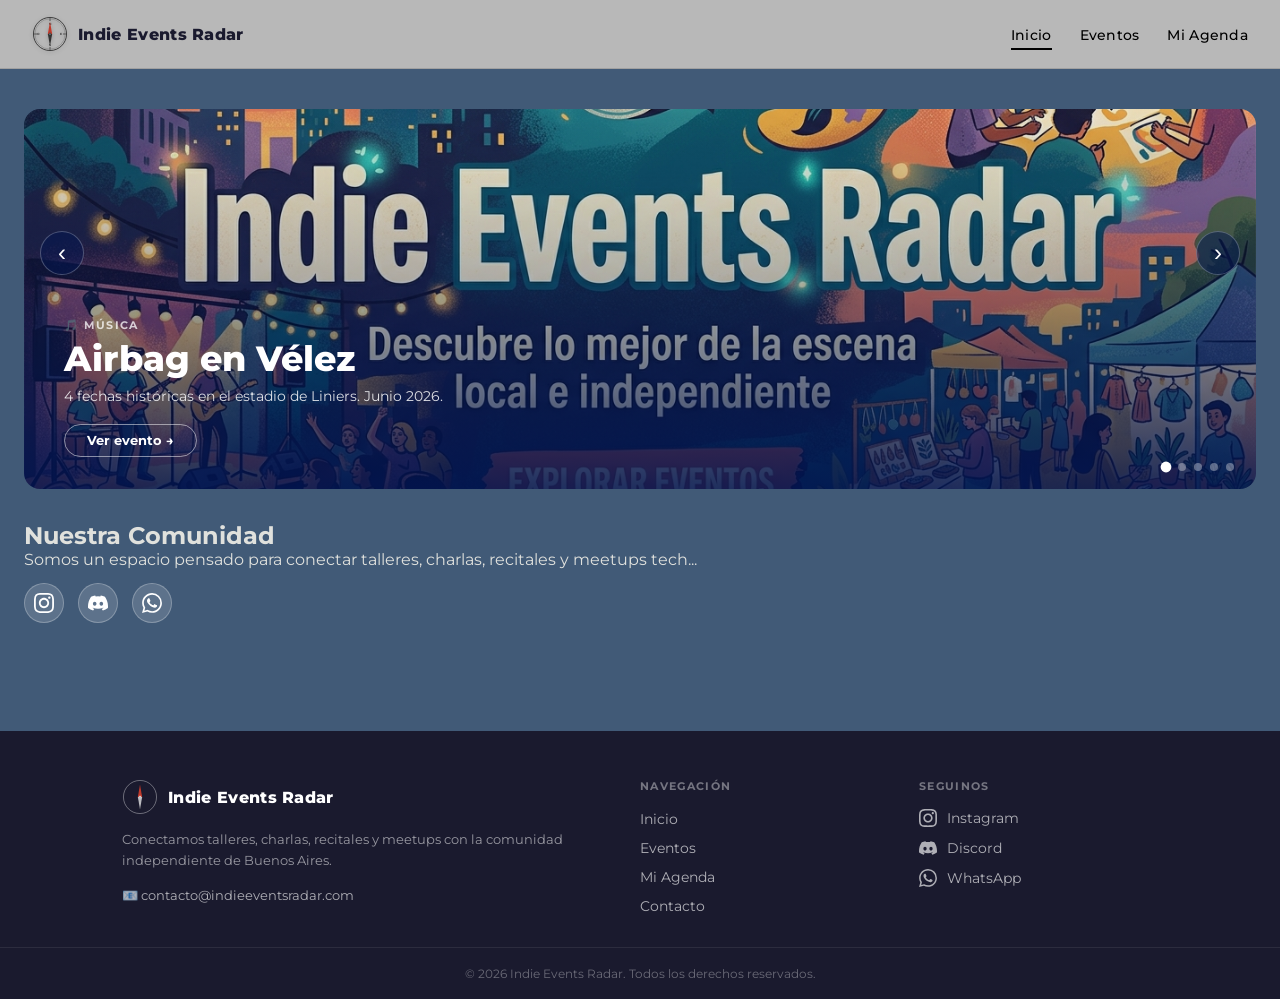
==== index.html @ 28a85437 "feat: update structure, styles, and logic for the index page" ====
<!DOCTYPE html>
<html lang="es">

<head>
    <meta charset="UTF-8">
    <meta name="viewport" content="width=device-width, initial-scale=1.0">
    <link rel="shortcut icon" href="assets/img/logo.ico" type="image/x-icon">
    <link rel="preconnect" href="https://fonts.googleapis.com">
    <link rel="preconnect" href="https://fonts.gstatic.com" crossorigin>
    <link href="https://fonts.googleapis.com/css2?family=Montserrat:ital,wght@0,100..900;1,100..900&display=swap"
        rel="stylesheet">
    <link rel="stylesheet" href="assets/css/componentes.css">
    <link rel="stylesheet" href="assets/css/styles.css">
    <link rel="stylesheet" href="assets/css/responsive.css">
    <title>Inicio | Indie Events Radar</title>
</head>

<body>
    <header>
        <div class="nav-wrapper">
            <svg class="nav-compass" id="nav-compass" viewBox="0 0 100 100" xmlns="http://www.w3.org/2000/svg">
                <circle cx="50" cy="50" r="46" fill="none" stroke="#333" stroke-width="2.5" />
                <circle cx="50" cy="50" r="42" fill="none" stroke="#555" stroke-width="0.8" />
                <line x1="50" y1="6" x2="50" y2="14" stroke="#333" stroke-width="2" />
                <line x1="50" y1="86" x2="50" y2="94" stroke="#333" stroke-width="2" />
                <line x1="6" y1="50" x2="14" y2="50" stroke="#333" stroke-width="2" />
                <line x1="86" y1="50" x2="94" y2="50" stroke="#333" stroke-width="2" />
                <text x="50" y="24" text-anchor="middle" font-size="9" font-weight="700" fill="#333"
                    font-family="Montserrat, sans-serif">N</text>
                <text x="50" y="83" text-anchor="middle" font-size="9" font-weight="700" fill="#333"
                    font-family="Montserrat, sans-serif">S</text>
                <text x="19" y="53.5" text-anchor="middle" font-size="9" font-weight="700" fill="#333"
                    font-family="Montserrat, sans-serif">O</text>
                <text x="81" y="53.5" text-anchor="middle" font-size="9" font-weight="700" fill="#333"
                    font-family="Montserrat, sans-serif">E</text>
                <polygon points="50,16 44,50 56,50" fill="#C0392B" />
                <polygon points="50,84 44,50 56,50" fill="#333" />
                <circle cx="50" cy="50" r="3.5" fill="#333" />
                <circle cx="50" cy="50" r="1.5" fill="#fff" />
            </svg>

            <span class="nav-sitename">Indie Events Radar</span>

            <nav>
                <ul>
                    <li><a href="index.html" class="active">Inicio</a></li>
                    <li><a href="assets/pages/eventos.html">Eventos</a></li>
                    <li><a href="assets/pages/agenda.html">Mi Agenda</a></li>
                </ul>
            </nav>
        </div>
    </header>

    <main>
        <section class="hero-carrusel" aria-label="Carrusel de eventos destacados">

            <div class="carrusel-track" id="carrusel-track">

                <!-- Slide 1 -->
                <a class="carrusel-slide carrusel-slide--1" href="assets/pages/eventos.html"
                    aria-label="Ver todos los eventos">
                    <img src="assets/img/slide.png" alt="Airbag en Vélez" class="carrusel-img">
                    <div class="carrusel-overlay"></div>
                    <div class="carrusel-contenido">
                        <span class="carrusel-tag">🎵 Música</span>
                        <h2>Airbag en Vélez</h2>
                        <p>4 fechas históricas en el estadio de Liniers. Junio 2026.</p>
                        <span class="carrusel-cta">Ver evento →</span>
                    </div>
                </a>

                <!-- Slide 2 -->
                <a class="carrusel-slide carrusel-slide--2" href="assets/pages/eventos.html"
                    aria-label="El Cuarteto de Nos">
                    <img src="assets/img/slide.png" alt="El Cuarteto de Nos" class="carrusel-img">
                    <div class="carrusel-overlay"></div>
                    <div class="carrusel-contenido">
                        <span class="carrusel-tag">🎵 Recital</span>
                        <h2>El Cuarteto de Nos</h2>
                        <p>La banda uruguaya en Movistar Arena. 28 de mayo, 21:00 hs.</p>
                        <span class="carrusel-cta">Ver evento →</span>
                    </div>
                </a>

                <!-- Slide 3 -->
                <a class="carrusel-slide carrusel-slide--3" href="assets/pages/eventos.html"
                    aria-label="Ópera Dementia">
                    <img src="assets/img/slide.png" alt="Dementia - Estreno Mundial" class="carrusel-img">
                    <div class="carrusel-overlay"></div>
                    <div class="carrusel-contenido">
                        <span class="carrusel-tag">🎻 Ópera</span>
                        <h2>Dementia — Estreno Mundial</h2>
                        <p>Teatro Colón presenta una ópera comisionada especialmente. Mayo 31.</p>
                        <span class="carrusel-cta">Ver evento →</span>
                    </div>
                </a>

                <!-- Slide 4 -->
                <a class="carrusel-slide carrusel-slide--4" href="assets/pages/eventos.html"
                    aria-label="Expo Veterinarias">
                    <img src="assets/img/slide.png" alt="Expo Veterinarias" class="carrusel-img">
                    <div class="carrusel-overlay"></div>
                    <div class="carrusel-contenido">
                        <span class="carrusel-tag">🏢 Expo</span>
                        <h2>Expo Veterinarias</h2>
                        <p>El evento más importante del rubro veterinario llega a La Rural. 30 y 31 de mayo.</p>
                        <span class="carrusel-cta">Ver evento →</span>
                    </div>
                </a>

                <!-- Slide 5 -->
                <a class="carrusel-slide carrusel-slide--5" href="assets/pages/contacto.html"
                    aria-label="Publicá tu evento">
                    <img src="assets/img/slide.png" alt="Publicá tu evento indie" class="carrusel-img">
                    <div class="carrusel-overlay"></div>
                    <div class="carrusel-contenido">
                        <span class="carrusel-tag">📢 Comunidad</span>
                        <h2>¿Tenés un evento indie?</h2>
                        <p>Publicá tu fecha en nuestra cartelera y llegá a toda la comunidad.</p>
                        <span class="carrusel-cta">Contactanos →</span>
                    </div>
                </a>

            </div>

            <button class="carrusel-btn carrusel-btn--prev" id="carrusel-prev"
                aria-label="Slide anterior">&#8249;</button>
            <button class="carrusel-btn carrusel-btn--next" id="carrusel-next"
                aria-label="Slide siguiente">&#8250;</button>

            <div class="carrusel-dots" id="carrusel-dots" role="tablist" aria-label="Indicadores del carrusel">
                <button class="carrusel-dot activo" role="tab" aria-selected="true" aria-label="Slide 1"></button>
                <button class="carrusel-dot" role="tab" aria-selected="false" aria-label="Slide 2"></button>
                <button class="carrusel-dot" role="tab" aria-selected="false" aria-label="Slide 3"></button>
                <button class="carrusel-dot" role="tab" aria-selected="false" aria-label="Slide 4"></button>
                <button class="carrusel-dot" role="tab" aria-selected="false" aria-label="Slide 5"></button>
            </div>

        </section>

        <section class="presentacion-comunidad">
            <h2>Nuestra Comunidad</h2>
            <p>Somos un espacio pensado para conectar talleres, charlas, recitales y meetups tech...</p>

            <div class="comunidad-socials">

                <!-- Instagram -->
                <a href="https://instagram.com/" target="_blank" aria-label="Instagram" title="Instagram">
                    <svg viewBox="0 0 24 24" xmlns="http://www.w3.org/2000/svg">
                        <path
                            d="M12 2.163c3.204 0 3.584.012 4.85.07 3.252.148 4.771 1.691 4.919 4.919.058 1.265.069 1.645.069 4.849 0 3.205-.012 3.584-.069 4.849-.149 3.225-1.664 4.771-4.919 4.919-1.266.058-1.644.07-4.85.07-3.204 0-3.584-.012-4.849-.07-3.26-.149-4.771-1.699-4.919-4.92-.058-1.265-.07-1.644-.07-4.849 0-3.204.013-3.583.07-4.849.149-3.227 1.664-4.771 4.919-4.919 1.266-.057 1.645-.069 4.849-.069zm0-2.163c-3.259 0-3.667.014-4.947.072-4.358.2-6.78 2.618-6.98 6.98-.059 1.281-.073 1.689-.073 4.948 0 3.259.014 3.668.072 4.948.2 4.358 2.618 6.78 6.98 6.98 1.281.058 1.689.072 4.948.072 3.259 0 3.668-.014 4.948-.072 4.354-.2 6.782-2.618 6.979-6.98.059-1.28.073-1.689.073-4.948 0-3.259-.014-3.667-.072-4.947-.196-4.354-2.617-6.78-6.979-6.98-1.281-.059-1.69-.073-4.949-.073zm0 5.838c-3.403 0-6.162 2.759-6.162 6.162s2.759 6.163 6.162 6.163 6.162-2.759 6.162-6.163c0-3.403-2.759-6.162-6.162-6.162zm0 10.162c-2.209 0-4-1.79-4-4 0-2.209 1.791-4 4-4s4 1.791 4 4c0 2.21-1.791 4-4 4zm6.406-11.845c-.796 0-1.441.645-1.441 1.44s.645 1.44 1.441 1.44c.795 0 1.439-.645 1.439-1.44s-.644-1.44-1.439-1.44z" />
                    </svg>
                </a>

                <!-- Discord -->
                <a href="https://discord.gg/" target="_blank" aria-label="Discord" title="Discord">
                    <svg viewBox="0 0 24 24" xmlns="http://www.w3.org/2000/svg">
                        <path
                            d="M20.317 4.37a19.791 19.791 0 0 0-4.885-1.515.074.074 0 0 0-.079.037c-.21.375-.444.864-.608 1.25a18.27 18.27 0 0 0-5.487 0 12.64 12.64 0 0 0-.617-1.25.077.077 0 0 0-.079-.037A19.736 19.736 0 0 0 3.677 4.37a.07.07 0 0 0-.032.027C.533 9.046-.32 13.58.099 18.057c.002.022.015.043.033.055a19.9 19.9 0 0 0 5.993 3.03.077.077 0 0 0 .084-.028 14.09 14.09 0 0 0 1.226-1.994.075.075 0 0 0-.041-.104 13.12 13.12 0 0 1-1.872-.892.077.077 0 0 1-.008-.128 10.2 10.2 0 0 0 .372-.292.074.074 0 0 1 .077-.01c3.928 1.793 8.18 1.793 12.062 0a.074.074 0 0 1 .078.01c.12.098.246.198.373.292a.077.077 0 0 1-.006.127 12.299 12.299 0 0 1-1.873.892.077.077 0 0 0-.041.107c.36.698.772 1.362 1.225 1.993a.076.076 0 0 0 .084.028 19.839 19.839 0 0 0 6.002-3.03.077.077 0 0 0 .032-.054c.5-5.177-.838-9.674-3.549-13.66a.061.061 0 0 0-.031-.03zM8.02 15.33c-1.183 0-2.157-1.085-2.157-2.419 0-1.333.956-2.419 2.157-2.419 1.21 0 2.176 1.096 2.157 2.42 0 1.333-.956 2.418-2.157 2.418zm7.975 0c-1.183 0-2.157-1.085-2.157-2.419 0-1.333.955-2.419 2.157-2.419 1.21 0 2.176 1.096 2.157 2.42 0 1.333-.946 2.418-2.157 2.418z" />
                    </svg>
                </a>

                <!-- WhatsApp -->
                <a href="https://wa.me/tunumerodecelular" target="_blank" aria-label="WhatsApp" title="WhatsApp">
                    <svg viewBox="0 0 24 24" xmlns="http://www.w3.org/2000/svg">
                        <path
                            d="M17.472 14.382c-.297-.149-1.758-.867-2.03-.967-.273-.099-.471-.148-.67.15-.197.297-.767.966-.94 1.164-.173.199-.347.223-.644.075-.297-.15-1.255-.463-2.39-1.475-.883-.788-1.48-1.761-1.653-2.059-.173-.297-.018-.458.13-.606.134-.133.298-.347.446-.52.149-.174.198-.298.298-.497.099-.198.05-.371-.025-.52-.075-.149-.669-1.612-.916-2.207-.242-.579-.487-.5-.669-.51a12.8 12.8 0 0 0-.57-.01c-.198 0-.52.074-.792.372-.272.297-1.04 1.016-1.04 2.479 0 1.462 1.065 2.875 1.213 3.074.149.198 2.096 3.2 5.077 4.487.709.306 1.262.489 1.694.625.712.227 1.36.195 1.871.118.571-.085 1.758-.719 2.006-1.413.248-.694.248-1.289.173-1.413-.074-.124-.272-.198-.57-.347m-5.421 7.403h-.004a9.87 9.87 0 0 1-5.031-1.378l-.361-.214-3.741.982.998-3.648-.235-.374a9.86 9.86 0 0 1-1.51-5.26c.001-5.45 4.436-9.884 9.888-9.884 2.64 0 5.122 1.03 6.988 2.898a9.825 9.825 0 0 1 2.893 6.994c-.003 5.45-4.437 9.884-9.885 9.884m8.413-18.297A11.815 11.815 0 0 0 12.05 0C5.495 0 .16 5.335.157 11.892c0 2.096.547 4.142 1.588 5.945L.057 24l6.305-1.654a11.882 11.882 0 0 0 5.683 1.448h.005c6.554 0 11.89-5.335 11.893-11.893a11.821 11.821 0 0 0-3.48-8.413z" />
                    </svg>
                </a>

            </div>
        </section>
    </main>

    <footer class="footer-principal">
        <div class="footer-inner">

            <!-- Columna 1: Logo + descripción -->
            <div class="footer-col footer-col--brand">
                <div class="footer-brand">
                    <svg class="footer-compass" viewBox="0 0 100 100" xmlns="http://www.w3.org/2000/svg">
                        <circle cx="50" cy="50" r="46" fill="none" stroke="rgba(255,255,255,0.4)" stroke-width="2.5" />
                        <polygon points="50,16 44,50 56,50" fill="#C0392B" />
                        <polygon points="50,84 44,50 56,50" fill="rgba(255,255,255,0.7)" />
                        <circle cx="50" cy="50" r="3.5" fill="rgba(255,255,255,0.9)" />
                        <circle cx="50" cy="50" r="1.5" fill="#1a1a2e" />
                    </svg>
                    <span class="footer-sitename">Indie Events Radar</span>
                </div>
                <p class="footer-desc">Conectamos talleres, charlas, recitales y meetups con la comunidad independiente
                    de Buenos Aires.</p>
                <a href="mailto:contacto@indieeventsradar.com" class="footer-mail">
                    📧 contacto@indieeventsradar.com
                </a>
            </div>

            <!-- Columna 2: Links rápidos -->
            <div class="footer-col">
                <h4 class="footer-heading">Navegación</h4>
                <ul class="footer-links">
                    <li><a href="index.html">Inicio</a></li>
                    <li><a href="assets/pages/eventos.html">Eventos</a></li>
                    <li><a href="assets/pages/agenda.html">Mi Agenda</a></li>
                    <li><a href="assets/pages/contacto.html">Contacto</a></li>
                </ul>
            </div>

            <!-- Columna 3: Redes sociales -->
            <div class="footer-col">
                <h4 class="footer-heading">Seguinos</h4>
                <div class="footer-socials">

                    <!-- Instagram -->
                    <a href="https://instagram.com/" target="_blank" aria-label="Instagram" title="Instagram">
                        <svg viewBox="0 0 24 24" xmlns="http://www.w3.org/2000/svg">
                            <path
                                d="M12 2.163c3.204 0 3.584.012 4.85.07 3.252.148 4.771 1.691 4.919 4.919.058 1.265.069 1.645.069 4.849 0 3.205-.012 3.584-.069 4.849-.149 3.225-1.664 4.771-4.919 4.919-1.266.058-1.644.07-4.85.07-3.204 0-3.584-.012-4.849-.07-3.26-.149-4.771-1.699-4.919-4.92-.058-1.265-.07-1.644-.07-4.849 0-3.204.013-3.583.07-4.849.149-3.227 1.664-4.771 4.919-4.919 1.266-.057 1.645-.069 4.849-.069zm0-2.163c-3.259 0-3.667.014-4.947.072-4.358.2-6.78 2.618-6.98 6.98-.059 1.281-.073 1.689-.073 4.948 0 3.259.014 3.668.072 4.948.2 4.358 2.618 6.78 6.98 6.98 1.281.058 1.689.072 4.948.072 3.259 0 3.668-.014 4.948-.072 4.354-.2 6.782-2.618 6.979-6.98.059-1.28.073-1.689.073-4.948 0-3.259-.014-3.667-.072-4.947-.196-4.354-2.617-6.78-6.979-6.98-1.281-.059-1.69-.073-4.949-.073zm0 5.838c-3.403 0-6.162 2.759-6.162 6.162s2.759 6.163 6.162 6.163 6.162-2.759 6.162-6.163c0-3.403-2.759-6.162-6.162-6.162zm0 10.162c-2.209 0-4-1.79-4-4 0-2.209 1.791-4 4-4s4 1.791 4 4c0 2.21-1.791 4-4 4zm6.406-11.845c-.796 0-1.441.645-1.441 1.44s.645 1.44 1.441 1.44c.795 0 1.439-.645 1.439-1.44s-.644-1.44-1.439-1.44z" />
                        </svg>
                        Instagram
                    </a>

                    <!-- Discord -->
                    <a href="https://discord.gg/" target="_blank" aria-label="Discord" title="Discord">
                        <svg viewBox="0 0 24 24" xmlns="http://www.w3.org/2000/svg">
                            <path
                                d="M20.317 4.37a19.791 19.791 0 0 0-4.885-1.515.074.074 0 0 0-.079.037c-.21.375-.444.864-.608 1.25a18.27 18.27 0 0 0-5.487 0 12.64 12.64 0 0 0-.617-1.25.077.077 0 0 0-.079-.037A19.736 19.736 0 0 0 3.677 4.37a.07.07 0 0 0-.032.027C.533 9.046-.32 13.58.099 18.057c.002.022.015.043.033.055a19.9 19.9 0 0 0 5.993 3.03.077.077 0 0 0 .084-.028 14.09 14.09 0 0 0 1.226-1.994.075.075 0 0 0-.041-.104 13.12 13.12 0 0 1-1.872-.892.077.077 0 0 1-.008-.128 10.2 10.2 0 0 0 .372-.292.074.074 0 0 1 .077-.01c3.928 1.793 8.18 1.793 12.062 0a.074.074 0 0 1 .078.01c.12.098.246.198.373.292a.077.077 0 0 1-.006.127 12.299 12.299 0 0 1-1.873.892.077.077 0 0 0-.041.107c.36.698.772 1.362 1.225 1.993a.076.076 0 0 0 .084.028 19.839 19.839 0 0 0 6.002-3.03.077.077 0 0 0 .032-.054c.5-5.177-.838-9.674-3.549-13.66a.061.061 0 0 0-.031-.03zM8.02 15.33c-1.183 0-2.157-1.085-2.157-2.419 0-1.333.956-2.419 2.157-2.419 1.21 0 2.176 1.096 2.157 2.42 0 1.333-.956 2.418-2.157 2.418zm7.975 0c-1.183 0-2.157-1.085-2.157-2.419 0-1.333.955-2.419 2.157-2.419 1.21 0 2.176 1.096 2.157 2.42 0 1.333-.946 2.418-2.157 2.418z" />
                        </svg>
                        Discord
                    </a>

                    <!-- WhatsApp -->
                    <a href="https://wa.me/tunumerodecelular" target="_blank" aria-label="WhatsApp" title="WhatsApp">
                        <svg viewBox="0 0 24 24" xmlns="http://www.w3.org/2000/svg">
                            <path
                                d="M17.472 14.382c-.297-.149-1.758-.867-2.03-.967-.273-.099-.471-.148-.67.15-.197.297-.767.966-.94 1.164-.173.199-.347.223-.644.075-.297-.15-1.255-.463-2.39-1.475-.883-.788-1.48-1.761-1.653-2.059-.173-.297-.018-.458.13-.606.134-.133.298-.347.446-.52.149-.174.198-.298.298-.497.099-.198.05-.371-.025-.52-.075-.149-.669-1.612-.916-2.207-.242-.579-.487-.5-.669-.51a12.8 12.8 0 0 0-.57-.01c-.198 0-.52.074-.792.372-.272.297-1.04 1.016-1.04 2.479 0 1.462 1.065 2.875 1.213 3.074.149.198 2.096 3.2 5.077 4.487.709.306 1.262.489 1.694.625.712.227 1.36.195 1.871.118.571-.085 1.758-.719 2.006-1.413.248-.694.248-1.289.173-1.413-.074-.124-.272-.198-.57-.347m-5.421 7.403h-.004a9.87 9.87 0 0 1-5.031-1.378l-.361-.214-3.741.982.998-3.648-.235-.374a9.86 9.86 0 0 1-1.51-5.26c.001-5.45 4.436-9.884 9.888-9.884 2.64 0 5.122 1.03 6.988 2.898a9.825 9.825 0 0 1 2.893 6.994c-.003 5.45-4.437 9.884-9.885 9.884m8.413-18.297A11.815 11.815 0 0 0 12.05 0C5.495 0 .16 5.335.157 11.892c0 2.096.547 4.142 1.588 5.945L.057 24l6.305-1.654a11.882 11.882 0 0 0 5.683 1.448h.005c6.554 0 11.89-5.335 11.893-11.893a11.821 11.821 0 0 0-3.48-8.413z" />
                        </svg>
                        WhatsApp
                    </a>

                </div>
            </div>

        </div>

        <div class="footer-bottom">
            <p>&copy; 2026 Indie Events Radar. Todos los derechos reservados.</p>
        </div>
    </footer>

    <script src="assets/js/index.js"></script>
    <script src="assets/data/eventos.js"></script>
    <script src="assets/js/utils.js"></script>
    <script src="assets/js/data.js"></script>
</body>

</html>
---- assets/css/componentes.css ----
/* COMPONENTES — Elementos reutilizables del sitio */

/* ---------- Sección título de grilla ---------- */
.grilla-eventos-seccion > h2 {
  font-size: 1.75rem;
  font-weight: 700;
  color: #403E39;
  margin-bottom: 24px;
  letter-spacing: -0.02em;
}

/* ---------- Íconos sociales en sección comunidad ---------- */
.comunidad-socials {
  display: flex;
  gap: 14px;
  margin-top: 14px;
  align-items: center;
}

.comunidad-socials a {
  display: flex;
  align-items: center;
  justify-content: center;
  width: 40px;
  height: 40px;
  border-radius: 50%;
  background-color: rgba(255, 255, 255, 0.15);
  border: 1px solid rgba(255, 255, 255, 0.25);
  color: #ffffff;
  transition: background-color 0.2s, transform 0.2s;
}

.comunidad-socials a:hover {
  background-color: rgba(255, 255, 255, 0.28);
  transform: scale(1.12);
}

.comunidad-socials svg {
  width: 20px;
  height: 20px;
  fill: #ffffff;
}

/* ---------- Barra de filtros ---------- */
.filtros-seccion {
  background-color: rgb(27 38 75 / 42%);
  border: none;
  border-radius: 14px;
  padding: 20px 28px;
  display: flex;
  justify-content: space-between;
  align-items: flex-start;
  gap: 20px;
}

.filtro-grupo {
  display: flex;
  flex-direction: column;
  flex: 1;
}

.filtros-seccion label {
  font-size: 0.75rem;
  font-weight: 600;
  color: #7A8B99;
  margin-bottom: 6px;
}

.filtros-seccion input,
.filtros-seccion select {
  font-family: 'Montserrat', sans-serif;
  font-size: 0.875rem;
  color: #403E39;
  background-color: #FFFFFF;
  border: 1px solid #C8C2B8;
  border-radius: 8px;
  padding: 10px 14px;
  outline: none;
  width: 100%;
  transition: border-color 0.2s, box-shadow 0.2s;
}

.filtros-seccion select {
  appearance: none;
  background-image: url("data:image/svg+xml;charset=UTF-8,%3Csvg xmlns='http://www.w3.org/2000/svg' viewBox='0 0 24 24' fill='none' stroke='%23888888' stroke-width='2' stroke-linecap='round' stroke-linejoin='round'%3E%3Cpolyline points='6 9 12 15 18 9'%3E%3C/polyline%3E%3C/svg%3E");
  background-repeat: no-repeat;
  background-position: right 14px center;
  background-size: 14px;
  padding-right: 36px;
  color: #B0B3B8;
}

.filtros-seccion select:not(:invalid) { color: #403E39; }

.filtros-seccion input:focus,
.filtros-seccion select:focus {
  border-color: #7A8B99;
  box-shadow: 0 0 0 3px rgba(122, 139, 153, 0.15);
}

.filtros-seccion input::placeholder {
  color: #B0B3B8;
  font-family: sans-serif;
}

.filtros-seccion input[type="date"] { position: relative; }

.filtros-seccion input[type="date"]::-webkit-calendar-picker-indicator {
  cursor: pointer;
  opacity: 0.6;
  filter: invert(0.4);
}

/* ---------- Grilla de cards ---------- */
#contenedor-cards-eventos {
  display: grid;
  grid-template-columns: repeat(auto-fill, minmax(320px, 1fr));
  gap: 24px;
}

#contenedor-cards-eventos > p {
  grid-column: 1 / -1;
  font-size: 0.95rem;
  color: #9C9790;
  font-style: italic;
  text-align: center;
  padding: 40px 0;
}

/* ---------- Card individual ---------- */
.card-evento {
  background-color: #1B263B99;
  border-radius: 22px;
  padding: 24px;
  display: flex;
  flex-direction: column;
  gap: 16px;
  cursor: pointer;
  transition: box-shadow 0.25s, transform 0.25s;
  font-family: 'Montserrat', sans-serif;
  height: auto;
  aspect-ratio: 1 / 1;
}

.card-evento:hover {
  box-shadow: 0 8px 32px rgba(0, 0, 0, 0.35);
  transform: translateY(-4px);
}

/* --- Badges --- */
.card-header {
  display: flex;
  justify-content: space-between;
  align-items: center;
  gap: 8px;
}

.badge {
  font-family: 'Montserrat', sans-serif;
  font-size: 0.7rem;
  font-weight: 700;
  border-radius: 9999px;
  padding: 4px 12px;
  white-space: nowrap;
}

.badge-categoria    { background-color: #E0E1DD; color: #1B263B; }
.badge-proximamente { background-color: #E0E1DD; color: #1B263B; }
.badge-terminado    { background-color: #C0392B; color: #ffffff; }

/* --- Cuerpo: título + descripción --- */
.card-body {
  display: flex;
  flex-direction: column;
  gap: 8px;
  flex: 1;
  overflow: hidden;
}

.card-titulo {
  font-family: 'Montserrat', sans-serif;
  font-size: 1.25rem;
  font-weight: 700;
  color: #E0E1DD;
  line-height: 1.3;
  margin-top: 4px;
}

.card-descripcion {
  font-family: 'Montserrat', sans-serif;
  font-size: 0.875rem;
  font-weight: 400;
  color: #E0E1DD;
  line-height: 1.5;
  display: -webkit-box;
  -webkit-line-clamp: 3;
  -webkit-box-orient: vertical;
  overflow: hidden;
}

/* --- Specs: iconos + datos --- */
.card-specs { display: flex; flex-direction: column; gap: 12px; }

.card-spec-row {
  display: flex;
  align-items: center;
  gap: 12px;
}

.card-spec-row svg { flex-shrink: 0; opacity: 0.7; }

.card-spec-row span {
  font-family: 'Montserrat', sans-serif;
  font-size: 0.8rem;
  color: #E0E1DD;
  opacity: 0.85;
}

/* --- Footer de card: precio + botón --- */
.card-footer {
  border-top: 1px solid rgba(255, 255, 255, 0.2);
  padding-top: 16px;
  margin-top: 4px;
  display: flex;
  justify-content: space-between;
  align-items: center;
}

.card-precio {
  font-family: 'Montserrat', sans-serif;
  font-size: 1.15rem;
  font-weight: 700;
  color: #E0E1DD;
}

.card-btn-agregar {
  font-family: 'Montserrat', sans-serif;
  font-size: 0.8rem;
  font-weight: 700;
  color: #1B263B;
  background-color: #E0E1DD;
  border: none;
  border-radius: 9999px;
  padding: 8px 20px;
  cursor: pointer;
  transition: background-color 0.2s, transform 0.15s;
}

.card-btn-agregar:hover {
  background-color: #c8c9c5;
  transform: translateY(-1px);
}

.card-btn-agregar:disabled {
  opacity: 0.7;
  cursor: default;
  transform: none;
}

/* --- Detalle expandible --- */
#contenedor-cards-eventos > div [id^="detalle-"] {
  background-color: #F3EFE7;
  border-top: 1px solid #D9D3C8;
  padding: 14px 16px;
  display: flex;
  flex-direction: column;
  gap: 8px;
}

#contenedor-cards-eventos > div [id^="detalle-"] p {
  font-size: 0.8rem;
  color: #6B6761;
  padding: 0;
}

#contenedor-cards-eventos > div [id^="detalle-"] strong { color: #403E39; font-weight: 600; }

#contenedor-cards-eventos > div [id^="detalle-"] a {
  color: #7A746C;
  text-decoration: underline;
  word-break: break-all;
  transition: color 0.2s;
}

#contenedor-cards-eventos > div [id^="detalle-"] a:hover { color: #403E39; }

/* ---------- Modal ---------- */
body.modal-abierto { overflow: hidden; }

#modal-detalle-evento.modal-oculto { display: none; }

.modal-overlay {
  position: fixed;
  inset: 0;
  background-color: rgba(64, 62, 57, 0.45);
  display: flex;
  align-items: center;
  justify-content: center;
  z-index: 1000;
  padding: 24px;
  animation: fadeIn 0.2s ease;
}

@keyframes fadeIn {
  from { opacity: 0; }
  to   { opacity: 1; }
}

.modal-contenido {
  background-color: #EDE8DF;
  border: 1px solid #D9D3C8;
  border-radius: 16px;
  width: 100%;
  max-width: 520px;
  box-shadow: 0 20px 60px rgba(64, 62, 57, 0.2);
  display: flex;
  flex-direction: column;
  gap: 20px;
  padding: 28px;
  animation: slideUp 0.25s ease;
}

@keyframes slideUp {
  from { transform: translateY(20px); opacity: 0; }
  to   { transform: translateY(0);    opacity: 1; }
}

.modal-header {
  display: flex;
  align-items: flex-start;
  justify-content: space-between;
  gap: 16px;
}

.modal-header h2 {
  font-size: 1.2rem;
  font-weight: 700;
  color: #403E39;
  line-height: 1.3;
  flex: 1;
}

.modal-btn-cerrar {
  font-family: 'Montserrat', sans-serif;
  background-color: #F3EFE7;
  border: 1px solid #C8C2B8;
  border-radius: 8px;
  color: #6B6761;
  font-size: 0.85rem;
  width: 32px;
  height: 32px;
  display: flex;
  align-items: center;
  justify-content: center;
  cursor: pointer;
  flex-shrink: 0;
  transition: background-color 0.2s, color 0.2s;
}

.modal-btn-cerrar:hover {
  background-color: #D9D3C8;
  color: #403E39;
}

.modal-descripcion {
  font-size: 0.875rem;
  color: #6B6761;
  line-height: 1.6;
  border-left: 3px solid #C8C2B8;
  padding-left: 14px;
}

.modal-grid {
  display: grid;
  grid-template-columns: 1fr 1fr;
  gap: 16px 24px;
  border-top: 1px solid #D9D3C8;
  padding-top: 20px;
}

.modal-campo span {
  display: block;
  font-size: 0.65rem;
  font-weight: 700;
  letter-spacing: 0.12em;
  text-transform: uppercase;
  color: #9C9790;
  margin-bottom: 4px;
}

.modal-campo p {
  font-size: 0.875rem;
  font-weight: 600;
  color: #403E39;
  line-height: 1.4;
}

.modal-campo p a {
  color: #7A746C;
  text-decoration: underline;
  font-weight: 500;
  word-break: break-all;
  transition: color 0.2s;
}

.modal-campo p a:hover { color: #403E39; }

.modal-botones {
  display: flex;
  gap: 12px;
  border-top: 1px solid #D9D3C8;
  padding-top: 20px;
}

.modal-btn-registrar {
  font-family: 'Montserrat', sans-serif;
  flex: 1;
  text-align: center;
  text-decoration: none;
  font-size: 0.875rem;
  font-weight: 700;
  color: #F3EFE7;
  background-color: #403E39;
  border: none;
  border-radius: 50px;
  padding: 12px 20px;
  cursor: pointer;
  transition: background-color 0.2s, transform 0.15s;
}

.modal-btn-registrar:hover {
  background-color: #2C2B27;
  transform: translateY(-1px);
}

.modal-btn-cerrar-pie {
  font-family: 'Montserrat', sans-serif;
  flex: 1;
  font-size: 0.875rem;
  font-weight: 600;
  color: #403E39;
  background-color: transparent;
  border: 1.5px solid #C8C2B8;
  border-radius: 50px;
  padding: 12px 20px;
  cursor: pointer;
  transition: background-color 0.2s, border-color 0.2s;
}

.modal-btn-cerrar-pie:hover {
  background-color: #D9D3C8;
  border-color: #A09A90;
}
---- assets/css/styles.css ----
/* STYLES — Estilos generales y base del sitio */

/* ---------- Reset base ---------- */
*,
*::before,
*::after {
  box-sizing: border-box;
  margin: 0;
  padding: 0;
}

/* ---------- Body ---------- */
body {
  font-family: 'Montserrat', sans-serif;
  background-color: #415A77;
  color: #E0E1DD;
  min-height: 100vh;
  display: flex;
  flex-direction: column;
}

/* ---------- Header ---------- */
body > header {
  background-color: #B8B8B8;
  border-bottom: 1px solid #A0A0A0;
  padding: 16px 32px;
  display: flex;
  align-items: center;
  justify-content: space-between;
}

/* ---------- Nav ---------- */
.nav-wrapper {
  display: flex;
  align-items: center;
  width: 100%;
  justify-content: space-between;
}

body > header nav ul {
  list-style: none;
  display: flex;
  gap: 28px;
}

body > header nav ul li a {
  font-family: 'Montserrat', sans-serif;
  font-size: 0.875rem;
  font-weight: 500;
  text-decoration: none;
  color: #000000;
  letter-spacing: 0.02em;
  padding-bottom: 4px;
  border-bottom: 2px solid transparent;
  transition: color 0.2s, border-color 0.2s;
}

body > header nav ul li a:hover,
body > header nav ul li a.active {
  color: #000000;
  border-bottom-color: #000000;
}

/* ---------- Brújula del nav ---------- */
.nav-compass {
  width: 36px;
  height: 36px;
  margin-right: 10px;
  transition: transform 0.6s cubic-bezier(0.34, 1.56, 0.64, 1);
  filter: drop-shadow(0 1px 2px rgba(0, 0, 0, 0.2));
  flex-shrink: 0;
}

/* ---------- Nombre del sitio en el header ---------- */
.nav-sitename {
  font-family: 'Montserrat', sans-serif;
  font-size: 1rem;
  font-weight: 800;
  color: #1a1a2e;
  letter-spacing: 0.02em;
  white-space: nowrap;
  margin-right: auto;
}

/* ---------- Main ---------- */
main {
  flex: 1;
  width: 100%;
  margin: 0 auto;
  padding: 40px 24px 60px;
  display: flex;
  flex-direction: column;
  gap: 32px;
}

/* ---------- Tipografía general ---------- */
main h1,
main h2,
main p,
.grilla-eventos-seccion > h2 {
  color: #E0E1DD;
}

/* ---------- Footer principal ---------- */
.footer-principal {
  background-color: #1a1a2e;
  color: rgba(255, 255, 255, 0.75);
  font-family: 'Montserrat', sans-serif;
  margin-top: 48px;
}

.footer-inner {
  max-width: 1100px;
  margin: 0 auto;
  padding: 48px 32px 32px;
  display: grid;
  grid-template-columns: 2fr 1fr 1fr;
  gap: 40px;
}

.footer-brand {
  display: flex;
  align-items: center;
  gap: 10px;
  margin-bottom: 14px;
}

.footer-compass {
  width: 36px;
  height: 36px;
  flex-shrink: 0;
}

.footer-sitename {
  font-size: 1rem;
  font-weight: 800;
  color: #ffffff;
  letter-spacing: 0.02em;
}

.footer-desc {
  font-size: 0.82rem;
  line-height: 1.6;
  color: rgba(255, 255, 255, 0.55);
  margin: 0 0 14px;
}

.footer-mail {
  font-size: 0.82rem;
  color: rgba(255, 255, 255, 0.65);
  text-decoration: none;
  transition: color 0.2s;
}

.footer-mail:hover { color: #ffffff; }

.footer-heading {
  font-size: 0.7rem;
  font-weight: 700;
  letter-spacing: 0.12em;
  text-transform: uppercase;
  color: rgba(255, 255, 255, 0.4);
  margin: 0 0 16px;
}

.footer-links {
  list-style: none;
  padding: 0;
  margin: 0;
  display: flex;
  flex-direction: column;
  gap: 10px;
}

.footer-links a {
  font-size: 0.85rem;
  color: rgba(255, 255, 255, 0.65);
  text-decoration: none;
  transition: color 0.2s;
}

.footer-links a:hover { color: #ffffff; }

.footer-socials {
  display: flex;
  flex-direction: column;
  gap: 12px;
}

.footer-socials a {
  display: flex;
  align-items: center;
  gap: 10px;
  font-size: 0.85rem;
  color: rgba(255, 255, 255, 0.65);
  text-decoration: none;
  transition: color 0.2s;
}

.footer-socials a:hover { color: #ffffff; }

.footer-socials svg {
  width: 18px;
  height: 18px;
  fill: currentColor;
  flex-shrink: 0;
}

.footer-bottom {
  border-top: 1px solid rgba(255, 255, 255, 0.08);
  text-align: center;
  padding: 18px 32px;
}

.footer-bottom p {
  font-size: 0.78rem;
  color: rgba(255, 255, 255, 0.35);
  margin: 0;
}
---- assets/css/responsive.css ----
/* RESPONSIVE — Carrusel y media queries */

/* ---------- Carrusel ---------- */
.hero-carrusel {
    position: relative;
    width: 100%;
    height: 380px;
    overflow: hidden;
    border-radius: 16px;
}

.carrusel-track {
    display: flex;
    width: 100%;
    height: 100%;
    transition: transform 0.5s cubic-bezier(0.4, 0, 0.2, 1);
    will-change: transform;
}

.carrusel-slide {
    flex: 0 0 100%;
    min-width: 100%;
    height: 100%;
    display: flex;
    align-items: flex-end;
    text-decoration: none;
    position: relative;
    overflow: hidden;
    background-size: cover;
    background-position: center;
}

/* Colores de fondo fallback mientras carga la imagen */
.carrusel-slide--1 {
    background-color: #0D2B6E;
}

.carrusel-slide--2 {
    background-color: #0A3A8A;
}

.carrusel-slide--3 {
    background-color: #0C4FA3;
}

.carrusel-slide--4 {
    background-color: #0B3D7A;
}

.carrusel-slide--5 {
    background-color: #082560;
}

/* Imagen de fondo del slide */
.carrusel-img {
    position: absolute;
    inset: 0;
    width: 100%;
    height: 100%;
    object-fit: cover;
    object-position: center;
    z-index: 0;
}

/* Overlay degradado encima de la imagen */
.carrusel-slide::after {
    content: '';
    position: absolute;
    inset: 0;
    background: linear-gradient(to top,
            rgba(0, 20, 80, 0.88) 0%,
            rgba(0, 20, 80, 0.30) 55%,
            rgba(0, 20, 80, 0.05) 100%);
    pointer-events: none;
}

.carrusel-contenido {
    position: relative;
    z-index: 1;
    padding: 32px 40px;
    display: flex;
    flex-direction: column;
    gap: 8px;
    width: 100%;
    max-width: 700px;
}

.carrusel-tag {
    font-family: 'Montserrat', sans-serif;
    font-size: 0.7rem;
    font-weight: 700;
    letter-spacing: 0.12em;
    text-transform: uppercase;
    color: rgba(255, 255, 255, 0.75);
}

.carrusel-contenido h2 {
    font-family: 'Montserrat', sans-serif;
    font-size: 2.2rem;
    font-weight: 800;
    color: #ffffff;
    line-height: 1.1;
    margin: 0;
}

.carrusel-contenido p {
    font-family: 'Montserrat', sans-serif;
    font-size: 0.9rem;
    color: rgba(255, 255, 255, 0.85);
    line-height: 1.5;
    max-width: 500px;
    margin: 0;
}

.carrusel-cta {
    font-family: 'Montserrat', sans-serif;
    display: inline-block;
    margin-top: 8px;
    font-size: 0.8rem;
    font-weight: 700;
    color: #ffffff;
    border: 1.5px solid rgba(255, 255, 255, 0.5);
    border-radius: 50px;
    padding: 8px 22px;
    align-self: flex-start;
    transition: background-color 0.2s, border-color 0.2s;
}

.carrusel-slide:hover .carrusel-cta {
    background-color: rgba(255, 255, 255, 0.18);
    border-color: #ffffff;
}

/* Botones prev / next */
.carrusel-btn {
    position: absolute;
    top: 38%;
    transform: translateY(-50%);
    z-index: 10;
    background-color: rgba(0, 20, 80, 0.50);
    border: 1px solid rgba(255, 255, 255, 0.25);
    border-radius: 50%;
    width: 44px;
    height: 44px;
    font-size: 1.5rem;
    color: #ffffff;
    cursor: pointer;
    display: flex;
    align-items: center;
    justify-content: center;
    transition: background-color 0.2s;
    line-height: 1;
}

.carrusel-btn:hover {
    background-color: rgba(0, 20, 80, 0.85);
}

.carrusel-btn--prev {
    left: 16px;
}

.carrusel-btn--next {
    right: 16px;
}

/* Dots */
.carrusel-dots {
    position: absolute;
    bottom: 18px;
    right: 22px;
    z-index: 10;
    display: flex;
    gap: 8px;
    align-items: center;
}

.carrusel-dot {
    width: 8px;
    height: 8px;
    border-radius: 50%;
    border: none;
    background-color: rgba(255, 255, 255, 0.35);
    cursor: pointer;
    padding: 0;
    transition: background-color 0.25s, transform 0.25s;
}

.carrusel-dot.activo {
    background-color: #ffffff;
    transform: scale(1.35);
}

/* ---------- Media queries ---------- */
@media (max-width: 700px) {
    .footer-inner {
        grid-template-columns: 1fr;
        gap: 28px;
        padding: 36px 20px 24px;
    }

    .nav-sitename {
        display: none;
    }
}

@media (max-width: 600px) {
    .hero-carrusel {
        height: 260px;
    }

    .carrusel-contenido {
        padding: 20px 22px;
    }

    .carrusel-contenido h2 {
        font-size: 1.5rem;
    }

    .carrusel-contenido p {
        font-size: 0.8rem;
    }

    .carrusel-btn {
        width: 36px;
        height: 36px;
        font-size: 1.2rem;
    }
}
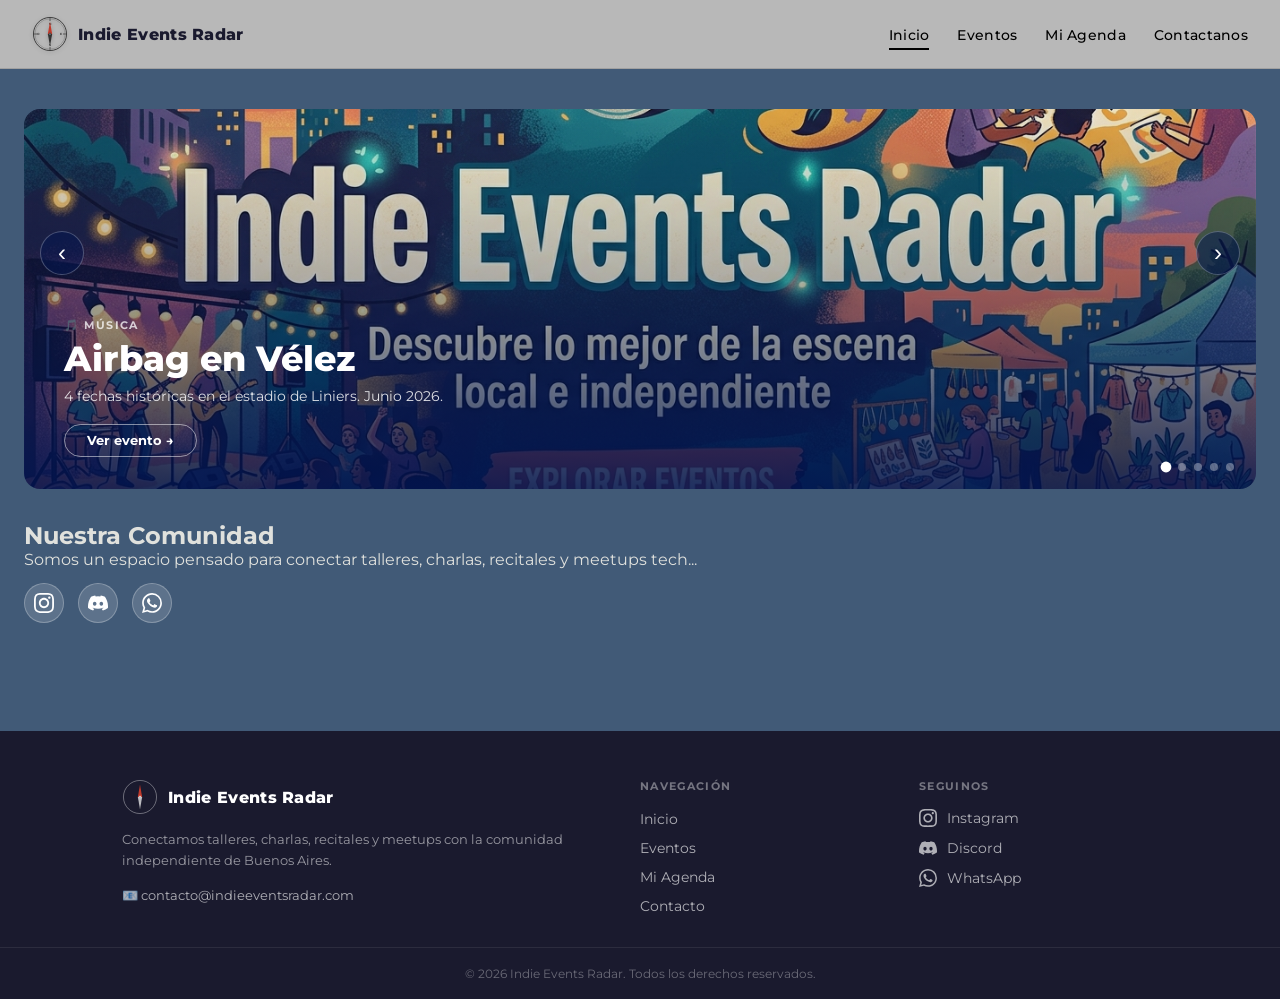
==== commit 78d96037: "feat: update project files" ====
--- a/index.html
+++ b/index.html
@@ -4,7 +4,7 @@
 <head>
     <meta charset="UTF-8">
     <meta name="viewport" content="width=device-width, initial-scale=1.0">
-    <link rel="shortcut icon" href="assets/img/logo.ico" type="image/x-icon">
+    <link rel="shortcut icon" href="assets/img/logo.png" type="image/x-icon">
     <link rel="preconnect" href="https://fonts.googleapis.com">
     <link rel="preconnect" href="https://fonts.gstatic.com" crossorigin>
     <link href="https://fonts.googleapis.com/css2?family=Montserrat:ital,wght@0,100..900;1,100..900&display=swap"
@@ -46,6 +46,7 @@
                     <li><a href="index.html" class="active">Inicio</a></li>
                     <li><a href="assets/pages/eventos.html">Eventos</a></li>
                     <li><a href="assets/pages/agenda.html">Mi Agenda</a></li>
+                    <li><a href="assets/pages/contacto.html">Contactanos</a></li>
                 </ul>
             </nav>
         </div>
--- a/assets/css/componentes.css
+++ b/assets/css/componentes.css
@@ -450,4 +450,188 @@
 .modal-btn-cerrar-pie:hover {
   background-color: #D9D3C8;
   border-color: #A09A90;
+}
+
+/* ---------- Página de contacto ---------- */
+.contacto-seccion {
+  max-width: 680px;
+  margin: 0 auto;
+  display: flex;
+  flex-direction: column;
+  gap: 32px;
+  width: 100%;
+}
+
+.contacto-intro h1 {
+  font-size: 2rem;
+  font-weight: 800;
+  color: #E0E1DD;
+  margin-bottom: 10px;
+  letter-spacing: -0.02em;
+}
+
+.contacto-intro p {
+  font-size: 0.95rem;
+  color: rgba(224, 225, 221, 0.75);
+  line-height: 1.6;
+}
+
+/* ---------- Formulario ---------- */
+.contacto-form-wrapper {
+  background-color: #1B263B99;
+  border-radius: 22px;
+  padding: 32px;
+}
+
+.form-grupo {
+  display: flex;
+  flex-direction: column;
+  gap: 6px;
+  margin-bottom: 20px;
+}
+
+.form-grupo:last-of-type {
+  margin-bottom: 0;
+}
+
+.form-fila {
+  display: grid;
+  grid-template-columns: 1fr 1fr;
+  gap: 16px;
+}
+
+.form-grupo label {
+  font-size: 0.75rem;
+  font-weight: 700;
+  letter-spacing: 0.08em;
+  text-transform: uppercase;
+  color: #7A8B99;
+}
+
+.form-requerido {
+  color: #C0392B;
+  margin-left: 2px;
+}
+
+.form-grupo input,
+.form-grupo select,
+.form-grupo textarea {
+  font-family: 'Montserrat', sans-serif;
+  font-size: 0.875rem;
+  color: #403E39;
+  background-color: #FFFFFF;
+  border: 1px solid #C8C2B8;
+  border-radius: 10px;
+  padding: 10px 14px;
+  outline: none;
+  width: 100%;
+  transition: border-color 0.2s, box-shadow 0.2s;
+}
+
+.form-grupo select {
+  appearance: none;
+  background-image: url("data:image/svg+xml;charset=UTF-8,%3Csvg xmlns='http://www.w3.org/2000/svg' viewBox='0 0 24 24' fill='none' stroke='%23888888' stroke-width='2' stroke-linecap='round' stroke-linejoin='round'%3E%3Cpolyline points='6 9 12 15 18 9'%3E%3C/polyline%3E%3C/svg%3E");
+  background-repeat: no-repeat;
+  background-position: right 14px center;
+  background-size: 14px;
+  padding-right: 36px;
+  color: #B0B3B8;
+  cursor: pointer;
+}
+
+.form-grupo select:not(:invalid),
+.form-grupo select.seleccionado {
+  color: #403E39;
+}
+
+.form-grupo textarea {
+  resize: vertical;
+  min-height: 110px;
+  line-height: 1.5;
+}
+
+.form-grupo input::placeholder,
+.form-grupo textarea::placeholder {
+  color: #B0B3B8;
+}
+
+.form-grupo input:focus,
+.form-grupo select:focus,
+.form-grupo textarea:focus {
+  border-color: #7A8B99;
+  box-shadow: 0 0 0 3px rgba(122, 139, 153, 0.2);
+}
+
+/* Campo de precio detallado (se muestra solo si es pago) */
+.form-input-oculto {
+  display: none;
+  margin-top: 8px;
+}
+
+/* Contador de caracteres */
+.form-contador {
+  font-size: 0.72rem;
+  color: rgba(224, 225, 221, 0.45);
+  text-align: right;
+  margin-top: 2px;
+}
+
+/* Mensajes de error */
+.form-error {
+  font-size: 0.78rem;
+  color: #E74C3C;
+  min-height: 16px;
+  font-weight: 600;
+}
+
+/* Mensaje de éxito */
+.form-exito {
+  background-color: rgba(39, 174, 96, 0.15);
+  border: 1px solid rgba(39, 174, 96, 0.4);
+  border-radius: 10px;
+  padding: 14px 18px;
+  font-size: 0.875rem;
+  font-weight: 600;
+  color: #2ecc71;
+  margin-bottom: 16px;
+}
+
+.form-exito-oculto {
+  display: none;
+}
+
+/* Botón de envío */
+.form-btn-enviar {
+  font-family: 'Montserrat', sans-serif;
+  font-size: 0.9rem;
+  font-weight: 700;
+  color: #1B263B;
+  background-color: #E0E1DD;
+  border: none;
+  border-radius: 9999px;
+  padding: 14px 36px;
+  cursor: pointer;
+  margin-top: 24px;
+  width: 100%;
+  transition: background-color 0.2s, transform 0.15s;
+}
+
+.form-btn-enviar:hover {
+  background-color: #c8c9c5;
+  transform: translateY(-2px);
+}
+
+/* Responsive del formulario */
+@media (max-width: 600px) {
+  .contacto-form-wrapper {
+    padding: 20px 16px;
+  }
+
+  .form-fila {
+    grid-template-columns: 1fr;
+  }
+
+  .contacto-intro h1 {
+    font-size: 1.5rem;
+  }
 }
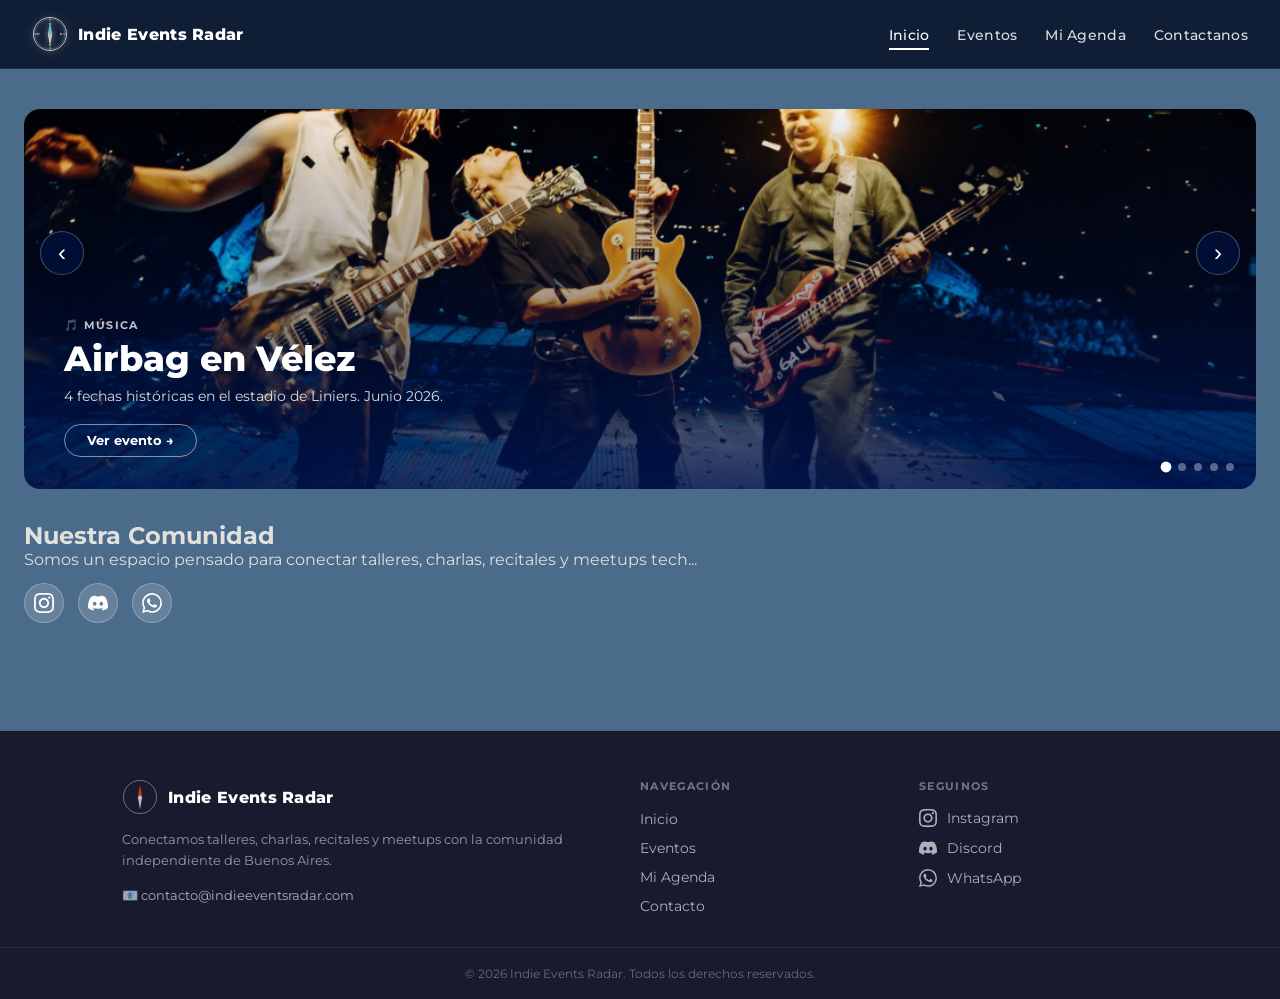
==== commit f397fa27: "style: update colors in stylesheet" ====
--- a/index.html
+++ b/index.html
@@ -60,7 +60,7 @@
                 <!-- Slide 1 -->
                 <a class="carrusel-slide carrusel-slide--1" href="assets/pages/eventos.html"
                     aria-label="Ver todos los eventos">
-                    <img src="assets/img/slide.png" alt="Airbag en Vélez" class="carrusel-img">
+                    <img src="assets/img/airbag.jpg" alt="Airbag en Vélez" class="carrusel-img">
                     <div class="carrusel-overlay"></div>
                     <div class="carrusel-contenido">
                         <span class="carrusel-tag">🎵 Música</span>
@@ -73,7 +73,7 @@
                 <!-- Slide 2 -->
                 <a class="carrusel-slide carrusel-slide--2" href="assets/pages/eventos.html"
                     aria-label="El Cuarteto de Nos">
-                    <img src="assets/img/slide.png" alt="El Cuarteto de Nos" class="carrusel-img">
+                    <img src="assets/img/cuartetoDeNos.jpg" alt="El Cuarteto de Nos" class="carrusel-img">
                     <div class="carrusel-overlay"></div>
                     <div class="carrusel-contenido">
                         <span class="carrusel-tag">🎵 Recital</span>
@@ -86,7 +86,7 @@
                 <!-- Slide 3 -->
                 <a class="carrusel-slide carrusel-slide--3" href="assets/pages/eventos.html"
                     aria-label="Ópera Dementia">
-                    <img src="assets/img/slide.png" alt="Dementia - Estreno Mundial" class="carrusel-img">
+                    <img src="assets/img/dementia.jpg" alt="Dementia - Estreno Mundial" class="carrusel-img">
                     <div class="carrusel-overlay"></div>
                     <div class="carrusel-contenido">
                         <span class="carrusel-tag">🎻 Ópera</span>
@@ -99,7 +99,7 @@
                 <!-- Slide 4 -->
                 <a class="carrusel-slide carrusel-slide--4" href="assets/pages/eventos.html"
                     aria-label="Expo Veterinarias">
-                    <img src="assets/img/slide.png" alt="Expo Veterinarias" class="carrusel-img">
+                    <img src="assets/img/veterinaria.png" alt="Expo Veterinarias" class="carrusel-img">
                     <div class="carrusel-overlay"></div>
                     <div class="carrusel-contenido">
                         <span class="carrusel-tag">🏢 Expo</span>
@@ -112,7 +112,7 @@
                 <!-- Slide 5 -->
                 <a class="carrusel-slide carrusel-slide--5" href="assets/pages/contacto.html"
                     aria-label="Publicá tu evento">
-                    <img src="assets/img/slide.png" alt="Publicá tu evento indie" class="carrusel-img">
+                    <img src="assets/img/fuegosArtificiales.jpeg" alt="Publicá tu evento indie" class="carrusel-img">
                     <div class="carrusel-overlay"></div>
                     <div class="carrusel-contenido">
                         <span class="carrusel-tag">📢 Comunidad</span>
--- a/assets/css/componentes.css
+++ b/assets/css/componentes.css
@@ -114,8 +114,9 @@
 /* ---------- Grilla de cards ---------- */
 #contenedor-cards-eventos {
   display: grid;
-  grid-template-columns: repeat(auto-fill, minmax(320px, 1fr));
+  grid-template-columns: repeat(auto-fill, 320px);
   gap: 24px;
+  justify-content: center;
 }
 
 #contenedor-cards-eventos > p {
@@ -138,8 +139,10 @@
   cursor: pointer;
   transition: box-shadow 0.25s, transform 0.25s;
   font-family: 'Montserrat', sans-serif;
-  height: auto;
-  aspect-ratio: 1 / 1;
+  width: 320px;
+  height: 420px;
+  max-width: 100%;
+  overflow: hidden;
 }
 
 .card-evento:hover {
--- a/assets/css/styles.css
+++ b/assets/css/styles.css
@@ -12,7 +12,7 @@
 /* ---------- Body ---------- */
 body {
   font-family: 'Montserrat', sans-serif;
-  background-color: #415A77;
+  background-color: #4A6B8A;
   color: #E0E1DD;
   min-height: 100vh;
   display: flex;
@@ -21,8 +21,8 @@
 
 /* ---------- Header ---------- */
 body > header {
-  background-color: #B8B8B8;
-  border-bottom: 1px solid #A0A0A0;
+  background-color: #0F1E35;
+  border-bottom: 1px solid #1A2E4A;
   padding: 16px 32px;
   display: flex;
   align-items: center;
@@ -48,7 +48,7 @@
   font-size: 0.875rem;
   font-weight: 500;
   text-decoration: none;
-  color: #000000;
+  color: rgba(255, 255, 255, 0.85);
   letter-spacing: 0.02em;
   padding-bottom: 4px;
   border-bottom: 2px solid transparent;
@@ -57,8 +57,8 @@
 
 body > header nav ul li a:hover,
 body > header nav ul li a.active {
-  color: #000000;
-  border-bottom-color: #000000;
+  color: #ffffff;
+  border-bottom-color: #ffffff;
 }
 
 /* ---------- Brújula del nav ---------- */
@@ -67,7 +67,7 @@
   height: 36px;
   margin-right: 10px;
   transition: transform 0.6s cubic-bezier(0.34, 1.56, 0.64, 1);
-  filter: drop-shadow(0 1px 2px rgba(0, 0, 0, 0.2));
+  filter: drop-shadow(0 1px 3px rgba(0, 0, 0, 0.5)) invert(0.85) sepia(0.1) brightness(1.1);
   flex-shrink: 0;
 }
 
@@ -76,7 +76,7 @@
   font-family: 'Montserrat', sans-serif;
   font-size: 1rem;
   font-weight: 800;
-  color: #1a1a2e;
+  color: #ffffff;
   letter-spacing: 0.02em;
   white-space: nowrap;
   margin-right: auto;
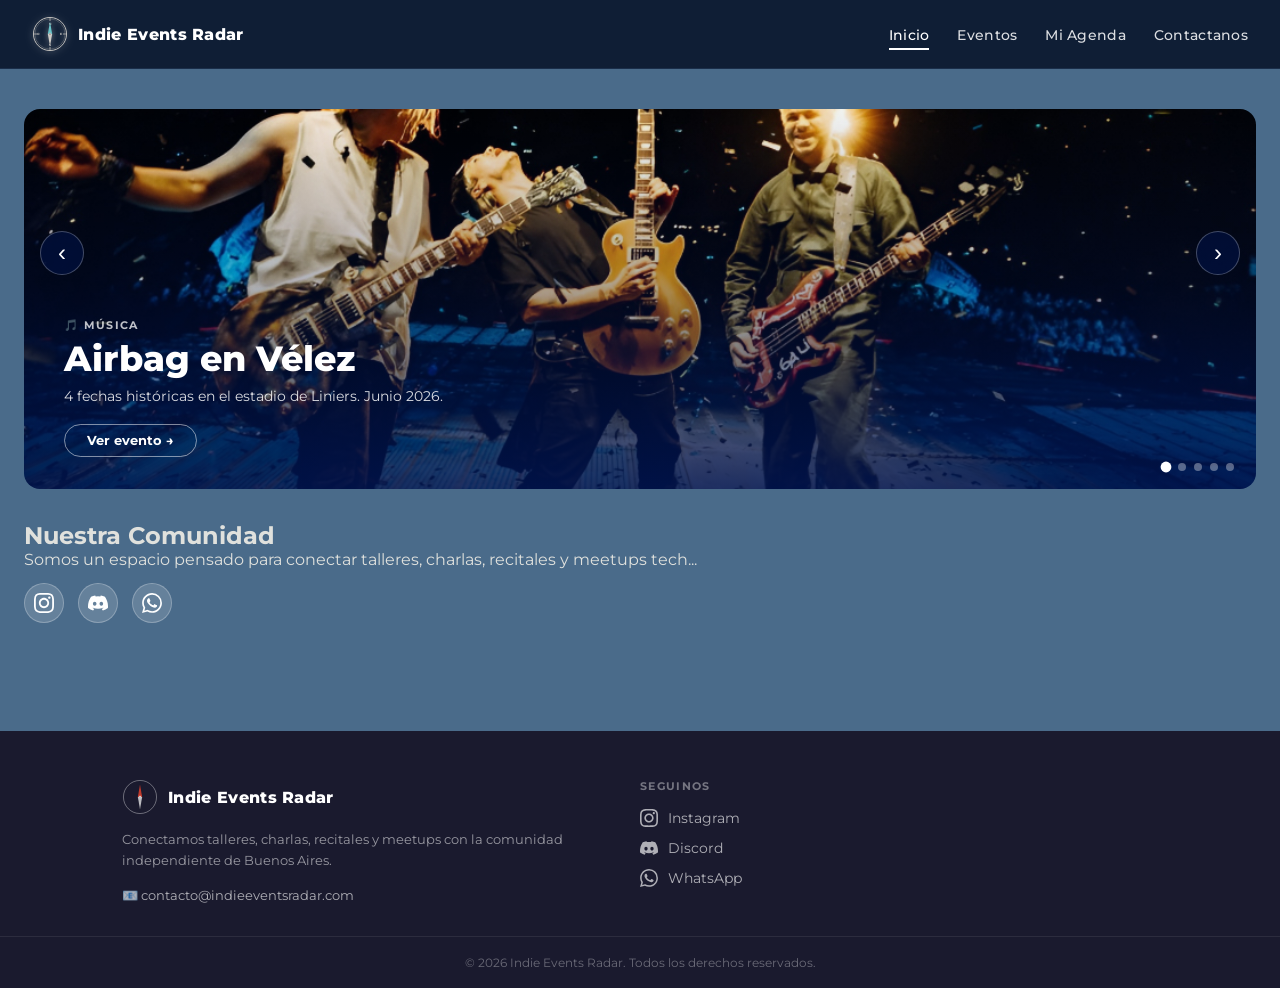
==== commit 20afc149: "refactor: remove footer navigation column and restore seguinos section" ====
--- a/index.html
+++ b/index.html
@@ -195,17 +195,6 @@
                 </a>
             </div>
 
-            <!-- Columna 2: Links rápidos -->
-            <div class="footer-col">
-                <h4 class="footer-heading">Navegación</h4>
-                <ul class="footer-links">
-                    <li><a href="index.html">Inicio</a></li>
-                    <li><a href="assets/pages/eventos.html">Eventos</a></li>
-                    <li><a href="assets/pages/agenda.html">Mi Agenda</a></li>
-                    <li><a href="assets/pages/contacto.html">Contacto</a></li>
-                </ul>
-            </div>
-
             <!-- Columna 3: Redes sociales -->
             <div class="footer-col">
                 <h4 class="footer-heading">Seguinos</h4>
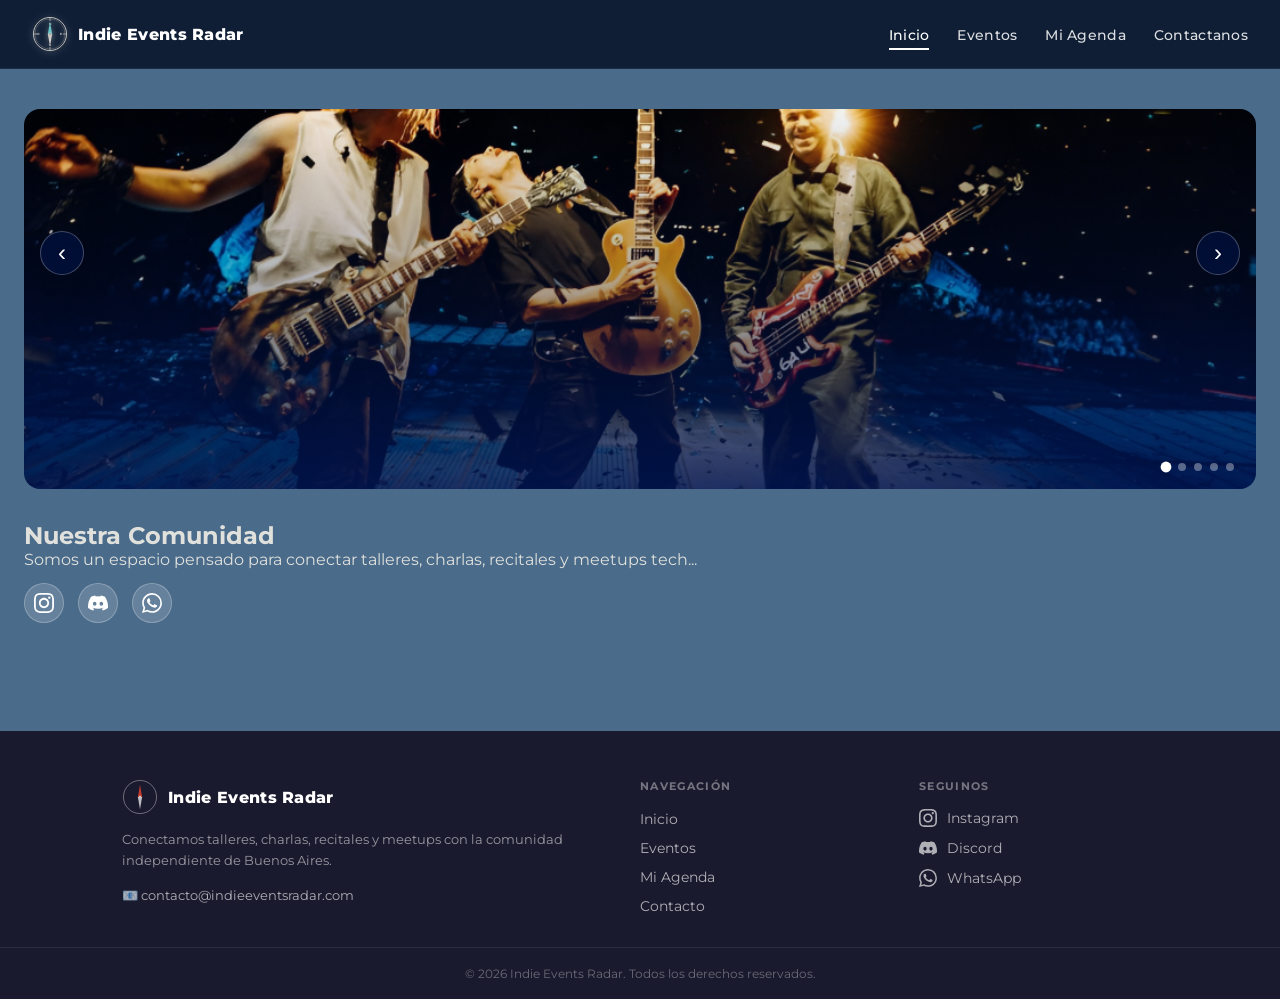
==== commit a4186393: "feat: add event listing page structure and data implementation for indie events platform" ====
--- a/index.html
+++ b/index.html
@@ -1,4 +1,4 @@
-<!DOCTYPE html>
+﻿<!DOCTYPE html>
 <html lang="es">
 
 <head>
@@ -61,7 +61,7 @@
                 <a class="carrusel-slide carrusel-slide--1" href="assets/pages/eventos.html"
                     aria-label="Ver todos los eventos">
                     <img src="assets/img/airbag.jpg" alt="Airbag en Vélez" class="carrusel-img">
-                    <div class="carrusel-overlay"></div>
+                    <div class="carrusel-overla📧></div>
                     <div class="carrusel-contenido">
                         <span class="carrusel-tag">🎵 Música</span>
                         <h2>Airbag en Vélez</h2>
@@ -74,7 +74,7 @@
                 <a class="carrusel-slide carrusel-slide--2" href="assets/pages/eventos.html"
                     aria-label="El Cuarteto de Nos">
                     <img src="assets/img/cuartetoDeNos.jpg" alt="El Cuarteto de Nos" class="carrusel-img">
-                    <div class="carrusel-overlay"></div>
+                    <div class="carrusel-overla📧></div>
                     <div class="carrusel-contenido">
                         <span class="carrusel-tag">🎵 Recital</span>
                         <h2>El Cuarteto de Nos</h2>
@@ -87,7 +87,7 @@
                 <a class="carrusel-slide carrusel-slide--3" href="assets/pages/eventos.html"
                     aria-label="Ópera Dementia">
                     <img src="assets/img/dementia.jpg" alt="Dementia - Estreno Mundial" class="carrusel-img">
-                    <div class="carrusel-overlay"></div>
+                    <div class="carrusel-overla📧></div>
                     <div class="carrusel-contenido">
                         <span class="carrusel-tag">🎻 Ópera</span>
                         <h2>Dementia — Estreno Mundial</h2>
@@ -100,7 +100,7 @@
                 <a class="carrusel-slide carrusel-slide--4" href="assets/pages/eventos.html"
                     aria-label="Expo Veterinarias">
                     <img src="assets/img/veterinaria.png" alt="Expo Veterinarias" class="carrusel-img">
-                    <div class="carrusel-overlay"></div>
+                    <div class="carrusel-overla📧></div>
                     <div class="carrusel-contenido">
                         <span class="carrusel-tag">🏢 Expo</span>
                         <h2>Expo Veterinarias</h2>
@@ -113,7 +113,7 @@
                 <a class="carrusel-slide carrusel-slide--5" href="assets/pages/contacto.html"
                     aria-label="Publicá tu evento">
                     <img src="assets/img/fuegosArtificiales.jpeg" alt="Publicá tu evento indie" class="carrusel-img">
-                    <div class="carrusel-overlay"></div>
+                    <div class="carrusel-overla📧></div>
                     <div class="carrusel-contenido">
                         <span class="carrusel-tag">📢 Comunidad</span>
                         <h2>¿Tenés un evento indie?</h2>
@@ -195,6 +195,17 @@
                 </a>
             </div>
 
+            <!-- Columna 2: Links rápidos -->
+            <div class="footer-col">
+                <h4 class="footer-heading">Navegación</h4>
+                <ul class="footer-links">
+                    <li><a href="index.html">Inicio</a></li>
+                    <li><a href="assets/pages/eventos.html">Eventos</a></li>
+                    <li><a href="assets/pages/agenda.html">Mi Agenda</a></li>
+                    <li><a href="assets/pages/contacto.html">Contacto</a></li>
+                </ul>
+            </div>
+
             <!-- Columna 3: Redes sociales -->
             <div class="footer-col">
                 <h4 class="footer-heading">Seguinos</h4>
@@ -238,9 +249,9 @@
     </footer>
 
     <script src="assets/js/index.js"></script>
-    <script src="assets/data/eventos.js"></script>
     <script src="assets/js/utils.js"></script>
-    <script src="assets/js/data.js"></script>
+    <script src="assets/data/data.js"></script>
 </body>
 
-</html>+</html>
+
--- a/assets/css/componentes.css
+++ b/assets/css/componentes.css
@@ -1,7 +1,7 @@
 /* COMPONENTES — Elementos reutilizables del sitio */
 
 /* ---------- Sección título de grilla ---------- */
-.grilla-eventos-seccion > h2 {
+.grilla-eventos-seccion>h2 {
   font-size: 1.75rem;
   font-weight: 700;
   color: #403E39;
@@ -90,7 +90,9 @@
   color: #B0B3B8;
 }
 
-.filtros-seccion select:not(:invalid) { color: #403E39; }
+.filtros-seccion select:not(:invalid) {
+  color: #403E39;
+}
 
 .filtros-seccion input:focus,
 .filtros-seccion select:focus {
@@ -103,7 +105,9 @@
   font-family: sans-serif;
 }
 
-.filtros-seccion input[type="date"] { position: relative; }
+.filtros-seccion input[type="date"] {
+  position: relative;
+}
 
 .filtros-seccion input[type="date"]::-webkit-calendar-picker-indicator {
   cursor: pointer;
@@ -119,7 +123,7 @@
   justify-content: center;
 }
 
-#contenedor-cards-eventos > p {
+#contenedor-cards-eventos>p {
   grid-column: 1 / -1;
   font-size: 0.95rem;
   color: #9C9790;
@@ -167,9 +171,20 @@
   white-space: nowrap;
 }
 
-.badge-categoria    { background-color: #E0E1DD; color: #1B263B; }
-.badge-proximamente { background-color: #E0E1DD; color: #1B263B; }
-.badge-terminado    { background-color: #C0392B; color: #ffffff; }
+.badge-categoria {
+  background-color: #E0E1DD;
+  color: #1B263B;
+}
+
+.badge-proximamente {
+  background-color: #E0E1DD;
+  color: #1B263B;
+}
+
+.badge-terminado {
+  background-color: #C0392B;
+  color: #ffffff;
+}
 
 /* --- Cuerpo: título + descripción --- */
 .card-body {
@@ -196,13 +211,17 @@
   color: #E0E1DD;
   line-height: 1.5;
   display: -webkit-box;
-  -webkit-line-clamp: 3;
+
   -webkit-box-orient: vertical;
   overflow: hidden;
 }
 
 /* --- Specs: iconos + datos --- */
-.card-specs { display: flex; flex-direction: column; gap: 12px; }
+.card-specs {
+  display: flex;
+  flex-direction: column;
+  gap: 12px;
+}
 
 .card-spec-row {
   display: flex;
@@ -210,7 +229,10 @@
   gap: 12px;
 }
 
-.card-spec-row svg { flex-shrink: 0; opacity: 0.7; }
+.card-spec-row svg {
+  flex-shrink: 0;
+  opacity: 0.7;
+}
 
 .card-spec-row span {
   font-family: 'Montserrat', sans-serif;
@@ -261,7 +283,7 @@
 }
 
 /* --- Detalle expandible --- */
-#contenedor-cards-eventos > div [id^="detalle-"] {
+#contenedor-cards-eventos>div [id^="detalle-"] {
   background-color: #F3EFE7;
   border-top: 1px solid #D9D3C8;
   padding: 14px 16px;
@@ -270,27 +292,36 @@
   gap: 8px;
 }
 
-#contenedor-cards-eventos > div [id^="detalle-"] p {
+#contenedor-cards-eventos>div [id^="detalle-"] p {
   font-size: 0.8rem;
   color: #6B6761;
   padding: 0;
 }
 
-#contenedor-cards-eventos > div [id^="detalle-"] strong { color: #403E39; font-weight: 600; }
-
-#contenedor-cards-eventos > div [id^="detalle-"] a {
+#contenedor-cards-eventos>div [id^="detalle-"] strong {
+  color: #403E39;
+  font-weight: 600;
+}
+
+#contenedor-cards-eventos>div [id^="detalle-"] a {
   color: #7A746C;
   text-decoration: underline;
   word-break: break-all;
   transition: color 0.2s;
 }
 
-#contenedor-cards-eventos > div [id^="detalle-"] a:hover { color: #403E39; }
+#contenedor-cards-eventos>div [id^="detalle-"] a:hover {
+  color: #403E39;
+}
 
 /* ---------- Modal ---------- */
-body.modal-abierto { overflow: hidden; }
-
-#modal-detalle-evento.modal-oculto { display: none; }
+body.modal-abierto {
+  overflow: hidden;
+}
+
+#modal-detalle-evento.modal-oculto {
+  display: none;
+}
 
 .modal-overlay {
   position: fixed;
@@ -305,17 +336,22 @@
 }
 
 @keyframes fadeIn {
-  from { opacity: 0; }
-  to   { opacity: 1; }
+  from {
+    opacity: 0;
+  }
+
+  to {
+    opacity: 1;
+  }
 }
 
 .modal-contenido {
-  background-color: #EDE8DF;
-  border: 1px solid #D9D3C8;
+  background-color: #1B263B;
+  border: 1px solid rgba(224, 225, 221, 0.2);
   border-radius: 16px;
   width: 100%;
   max-width: 520px;
-  box-shadow: 0 20px 60px rgba(64, 62, 57, 0.2);
+  box-shadow: 0 20px 60px rgba(0, 0, 0, 0.5);
   display: flex;
   flex-direction: column;
   gap: 20px;
@@ -324,8 +360,15 @@
 }
 
 @keyframes slideUp {
-  from { transform: translateY(20px); opacity: 0; }
-  to   { transform: translateY(0);    opacity: 1; }
+  from {
+    transform: translateY(20px);
+    opacity: 0;
+  }
+
+  to {
+    transform: translateY(0);
+    opacity: 1;
+  }
 }
 
 .modal-header {
@@ -338,17 +381,17 @@
 .modal-header h2 {
   font-size: 1.2rem;
   font-weight: 700;
-  color: #403E39;
+  color: #E0E1DD;
   line-height: 1.3;
   flex: 1;
 }
 
 .modal-btn-cerrar {
   font-family: 'Montserrat', sans-serif;
-  background-color: #F3EFE7;
-  border: 1px solid #C8C2B8;
+  background-color: rgba(224, 225, 221, 0.1);
+  border: 1px solid rgba(224, 225, 221, 0.2);
   border-radius: 8px;
-  color: #6B6761;
+  color: #E0E1DD;
   font-size: 0.85rem;
   width: 32px;
   height: 32px;
@@ -361,15 +404,15 @@
 }
 
 .modal-btn-cerrar:hover {
-  background-color: #D9D3C8;
-  color: #403E39;
+  background-color: rgba(224, 225, 221, 0.2);
+  color: #ffffff;
 }
 
 .modal-descripcion {
   font-size: 0.875rem;
-  color: #6B6761;
+  color: rgba(224, 225, 221, 0.85);
   line-height: 1.6;
-  border-left: 3px solid #C8C2B8;
+  border-left: 3px solid #4A6B8A;
   padding-left: 14px;
 }
 
@@ -377,7 +420,7 @@
   display: grid;
   grid-template-columns: 1fr 1fr;
   gap: 16px 24px;
-  border-top: 1px solid #D9D3C8;
+  border-top: 1px solid rgba(224, 225, 221, 0.15);
   padding-top: 20px;
 }
 
@@ -387,31 +430,33 @@
   font-weight: 700;
   letter-spacing: 0.12em;
   text-transform: uppercase;
-  color: #9C9790;
+  color: rgba(224, 225, 221, 0.55);
   margin-bottom: 4px;
 }
 
 .modal-campo p {
   font-size: 0.875rem;
   font-weight: 600;
-  color: #403E39;
+  color: #E0E1DD;
   line-height: 1.4;
 }
 
 .modal-campo p a {
-  color: #7A746C;
+  color: #E0E1DD;
   text-decoration: underline;
   font-weight: 500;
   word-break: break-all;
-  transition: color 0.2s;
-}
-
-.modal-campo p a:hover { color: #403E39; }
+  transition: opacity 0.2s;
+}
+
+.modal-campo p a:hover {
+  opacity: 0.8;
+}
 
 .modal-botones {
   display: flex;
   gap: 12px;
-  border-top: 1px solid #D9D3C8;
+  border-top: 1px solid rgba(224, 225, 221, 0.15);
   padding-top: 20px;
 }
 
@@ -422,8 +467,8 @@
   text-decoration: none;
   font-size: 0.875rem;
   font-weight: 700;
-  color: #F3EFE7;
-  background-color: #403E39;
+  color: #1B263B;
+  background-color: #E0E1DD;
   border: none;
   border-radius: 50px;
   padding: 12px 20px;
@@ -432,7 +477,7 @@
 }
 
 .modal-btn-registrar:hover {
-  background-color: #2C2B27;
+  background-color: #c8c9c5;
   transform: translateY(-1px);
 }
 
@@ -441,9 +486,9 @@
   flex: 1;
   font-size: 0.875rem;
   font-weight: 600;
-  color: #403E39;
+  color: #E0E1DD;
   background-color: transparent;
-  border: 1.5px solid #C8C2B8;
+  border: 1.5px solid rgba(224, 225, 221, 0.3);
   border-radius: 50px;
   padding: 12px 20px;
   cursor: pointer;
@@ -451,8 +496,8 @@
 }
 
 .modal-btn-cerrar-pie:hover {
-  background-color: #D9D3C8;
-  border-color: #A09A90;
+  background-color: rgba(224, 225, 221, 0.1);
+  border-color: rgba(224, 225, 221, 0.5);
 }
 
 /* ---------- Página de contacto ---------- */
@@ -637,4 +682,52 @@
   .contacto-intro h1 {
     font-size: 1.5rem;
   }
+}
+
+/* ---------- Botón Random Evento ---------- */
+.btn-random-anim {
+  font-family: 'Montserrat', sans-serif;
+  background-color: #415A77;
+  color: #E0E1DD;
+  font-size: 0.95rem;
+  font-weight: 700;
+  border: 2px solid #E0E1DD;
+  border-radius: 8px;
+  padding: 10px 18px;
+  cursor: pointer;
+  transition: all 0.3s ease;
+  box-shadow: 0 4px 12px rgba(0,0,0,0.2);
+}
+
+.btn-random-anim:hover {
+  background-color: #E0E1DD;
+  color: #1B263B;
+  transform: scale(1.05);
+}
+
+/* ---------- Animación del Gato ASCII ---------- */
+.animacion-oculta {
+  display: none !important;
+}
+
+#animacion-overlay {
+  position: fixed;
+  top: 0;
+  left: 0;
+  width: 100vw;
+  height: 100vh;
+  background-color: rgba(0, 0, 0, 0.90);
+  z-index: 99999;
+  overflow: hidden;
+}
+
+.animacion-gato {
+  color: #E0E1DD;
+  font-family: monospace;
+  font-size: min(1.5vw, 1.2rem);
+  line-height: 1.1;
+  position: absolute;
+  left: -50%;
+  white-space: pre;
+  transition: left 3s linear;
 }
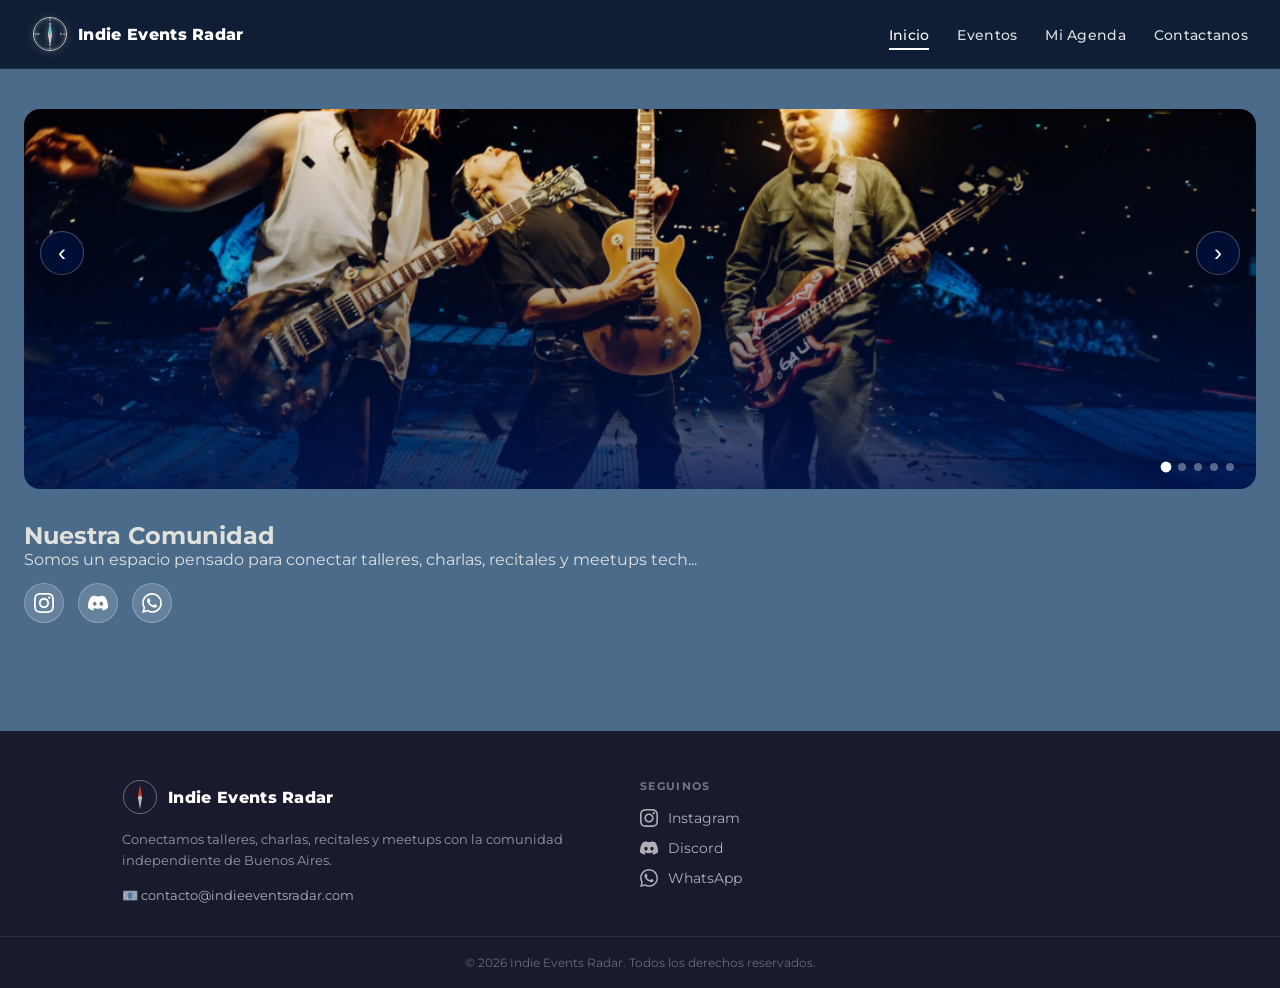
==== commit a745cf47: "feat: create agenda, contacto, and eventos HTML pages for the site structure" ====
--- a/index.html
+++ b/index.html
@@ -195,17 +195,6 @@
                 </a>
             </div>
 
-            <!-- Columna 2: Links rápidos -->
-            <div class="footer-col">
-                <h4 class="footer-heading">Navegación</h4>
-                <ul class="footer-links">
-                    <li><a href="index.html">Inicio</a></li>
-                    <li><a href="assets/pages/eventos.html">Eventos</a></li>
-                    <li><a href="assets/pages/agenda.html">Mi Agenda</a></li>
-                    <li><a href="assets/pages/contacto.html">Contacto</a></li>
-                </ul>
-            </div>
-
             <!-- Columna 3: Redes sociales -->
             <div class="footer-col">
                 <h4 class="footer-heading">Seguinos</h4>
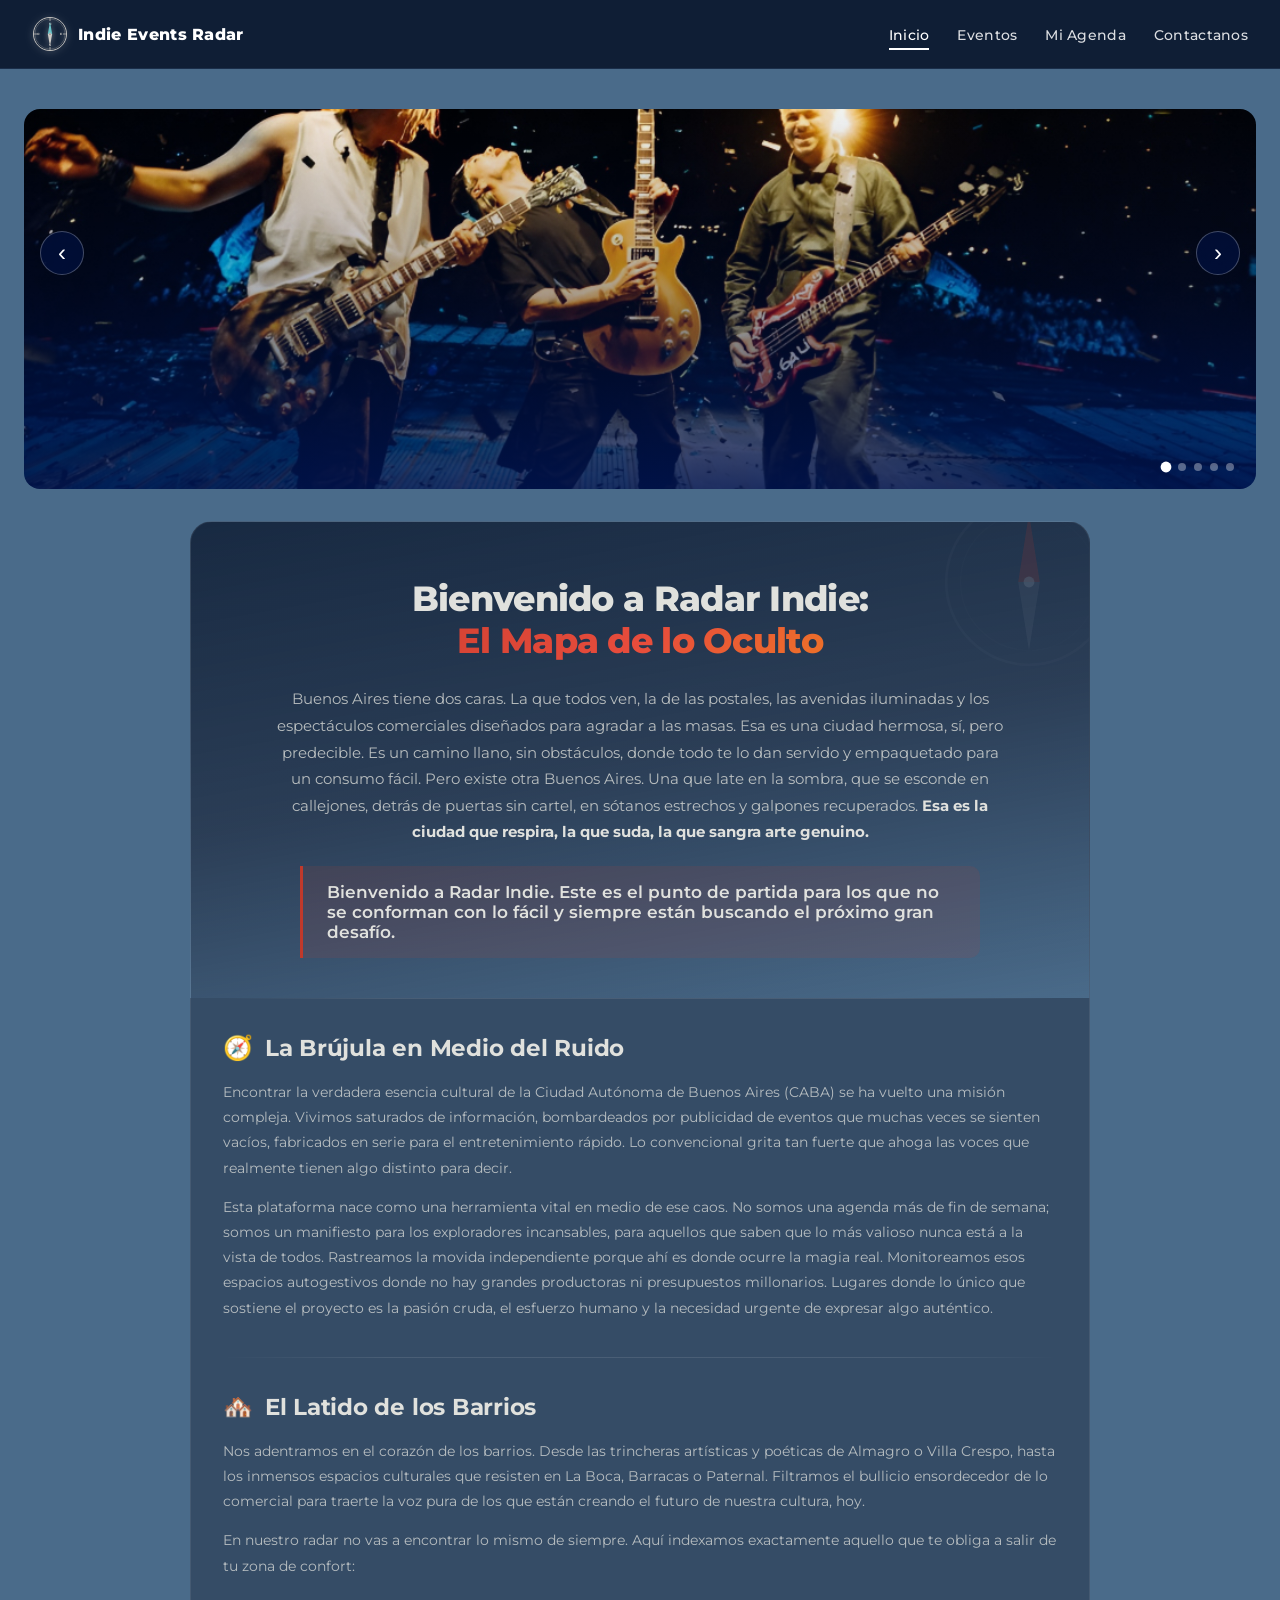
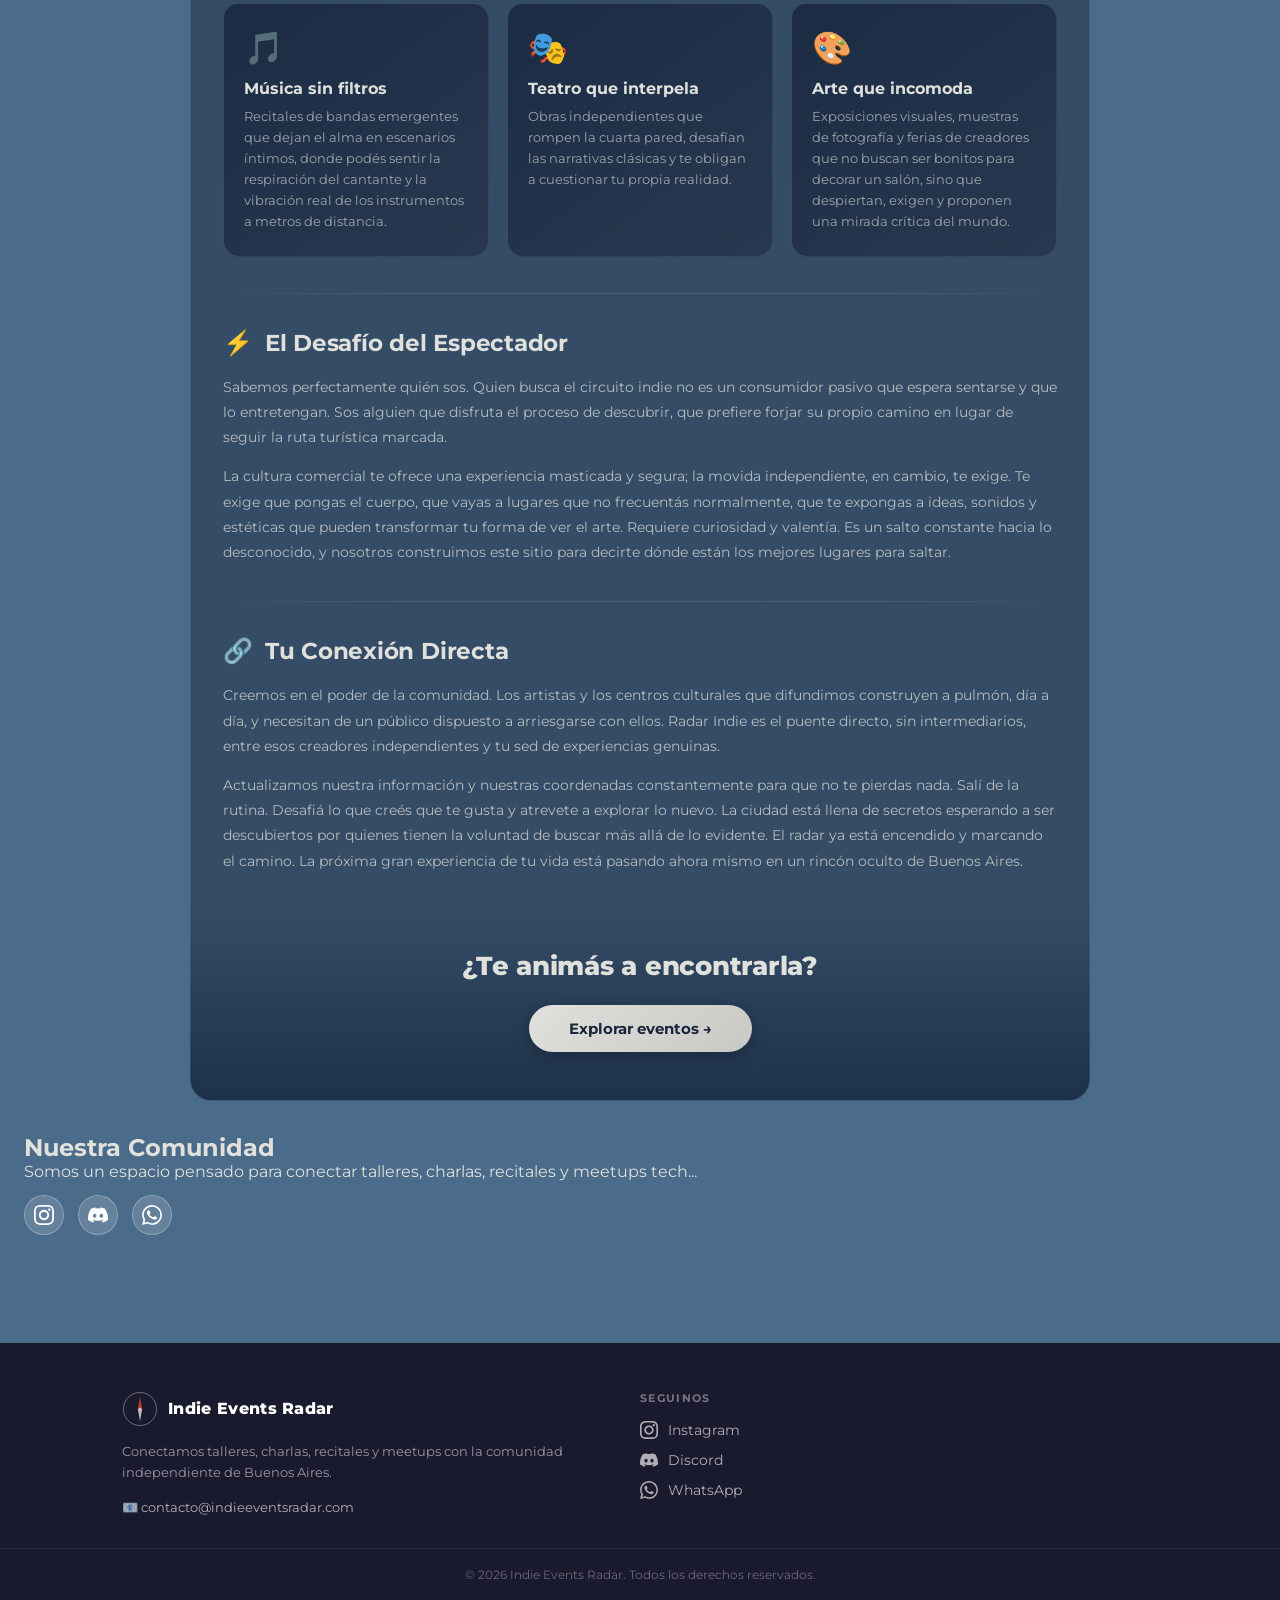
==== commit 2cdfdb39: "fix: changes in the index" ====
--- a/index.html
+++ b/index.html
@@ -1,4 +1,4 @@
-﻿<!DOCTYPE html>
+<!DOCTYPE html>
 <html lang="es">
 
 <head>
@@ -139,6 +139,94 @@
 
         </section>
 
+        <!-- ========== BIENVENIDA — Manifiesto editorial ========== -->
+        <article class="bienvenida" id="bienvenida">
+
+            <!-- Bloque héroe de bienvenida -->
+            <header class="bienvenida-hero">
+                <div class="bienvenida-hero-deco" aria-hidden="true">
+                    <svg viewBox="0 0 100 100" xmlns="http://www.w3.org/2000/svg" class="bienvenida-compass">
+                        <circle cx="50" cy="50" r="46" fill="none" stroke="rgba(255,255,255,0.12)" stroke-width="1.5"/>
+                        <circle cx="50" cy="50" r="38" fill="none" stroke="rgba(255,255,255,0.06)" stroke-width="0.8"/>
+                        <polygon points="50,12 44,50 56,50" fill="#C0392B" opacity="0.85"/>
+                        <polygon points="50,88 44,50 56,50" fill="rgba(255,255,255,0.25)"/>
+                        <circle cx="50" cy="50" r="3" fill="rgba(255,255,255,0.6)"/>
+                    </svg>
+                </div>
+                <h1 class="bienvenida-titulo">Bienvenido a Radar Indie: <span>El Mapa de lo Oculto</span></h1>
+                <p class="bienvenida-bajada">Buenos Aires tiene dos caras. La que todos ven, la de las postales, las avenidas iluminadas y los espectáculos comerciales diseñados para agradar a las masas. Esa es una ciudad hermosa, sí, pero predecible. Es un camino llano, sin obstáculos, donde todo te lo dan servido y empaquetado para un consumo fácil. Pero existe otra Buenos Aires. Una que late en la sombra, que se esconde en callejones, detrás de puertas sin cartel, en sótanos estrechos y galpones recuperados. <strong>Esa es la ciudad que respira, la que suda, la que sangra arte genuino.</strong></p>
+                <p class="bienvenida-intro-destacado">Bienvenido a Radar Indie. Este es el punto de partida para los que no se conforman con lo fácil y siempre están buscando el próximo gran desafío.</p>
+            </header>
+
+            <!-- La Brújula en Medio del Ruido -->
+            <section class="bienvenida-bloque" id="bienvenida-brujula">
+                <h2 class="bienvenida-subtitulo">
+                    <span class="bienvenida-subtitulo-icono" aria-hidden="true">🧭</span>
+                    La Brújula en Medio del Ruido
+                </h2>
+                <p>Encontrar la verdadera esencia cultural de la Ciudad Autónoma de Buenos Aires (CABA) se ha vuelto una misión compleja. Vivimos saturados de información, bombardeados por publicidad de eventos que muchas veces se sienten vacíos, fabricados en serie para el entretenimiento rápido. Lo convencional grita tan fuerte que ahoga las voces que realmente tienen algo distinto para decir.</p>
+                <p>Esta plataforma nace como una herramienta vital en medio de ese caos. No somos una agenda más de fin de semana; somos un manifiesto para los exploradores incansables, para aquellos que saben que lo más valioso nunca está a la vista de todos. Rastreamos la movida independiente porque ahí es donde ocurre la magia real. Monitoreamos esos espacios autogestivos donde no hay grandes productoras ni presupuestos millonarios. Lugares donde lo único que sostiene el proyecto es la pasión cruda, el esfuerzo humano y la necesidad urgente de expresar algo auténtico.</p>
+            </section>
+
+            <!-- El Latido de los Barrios -->
+            <section class="bienvenida-bloque" id="bienvenida-barrios">
+                <h2 class="bienvenida-subtitulo">
+                    <span class="bienvenida-subtitulo-icono" aria-hidden="true">🏘️</span>
+                    El Latido de los Barrios
+                </h2>
+                <p>Nos adentramos en el corazón de los barrios. Desde las trincheras artísticas y poéticas de Almagro o Villa Crespo, hasta los inmensos espacios culturales que resisten en La Boca, Barracas o Paternal. Filtramos el bullicio ensordecedor de lo comercial para traerte la voz pura de los que están creando el futuro de nuestra cultura, hoy.</p>
+                <p>En nuestro radar no vas a encontrar lo mismo de siempre. Aquí indexamos exactamente aquello que te obliga a salir de tu zona de confort:</p>
+
+                <div class="bienvenida-features">
+                    <!-- Música -->
+                    <div class="bienvenida-feature">
+                        <span class="bienvenida-feature-icono" aria-hidden="true">🎵</span>
+                        <h3>Música sin filtros</h3>
+                        <p>Recitales de bandas emergentes que dejan el alma en escenarios íntimos, donde podés sentir la respiración del cantante y la vibración real de los instrumentos a metros de distancia.</p>
+                    </div>
+                    <!-- Teatro -->
+                    <div class="bienvenida-feature">
+                        <span class="bienvenida-feature-icono" aria-hidden="true">🎭</span>
+                        <h3>Teatro que interpela</h3>
+                        <p>Obras independientes que rompen la cuarta pared, desafían las narrativas clásicas y te obligan a cuestionar tu propia realidad.</p>
+                    </div>
+                    <!-- Arte -->
+                    <div class="bienvenida-feature">
+                        <span class="bienvenida-feature-icono" aria-hidden="true">🎨</span>
+                        <h3>Arte que incomoda</h3>
+                        <p>Exposiciones visuales, muestras de fotografía y ferias de creadores que no buscan ser bonitos para decorar un salón, sino que despiertan, exigen y proponen una mirada crítica del mundo.</p>
+                    </div>
+                </div>
+            </section>
+
+            <!-- El Desafío del Espectador -->
+            <section class="bienvenida-bloque" id="bienvenida-desafio">
+                <h2 class="bienvenida-subtitulo">
+                    <span class="bienvenida-subtitulo-icono" aria-hidden="true">⚡</span>
+                    El Desafío del Espectador
+                </h2>
+                <p>Sabemos perfectamente quién sos. Quien busca el circuito indie no es un consumidor pasivo que espera sentarse y que lo entretengan. Sos alguien que disfruta el proceso de descubrir, que prefiere forjar su propio camino en lugar de seguir la ruta turística marcada.</p>
+                <p>La cultura comercial te ofrece una experiencia masticada y segura; la movida independiente, en cambio, te exige. Te exige que pongas el cuerpo, que vayas a lugares que no frecuentás normalmente, que te expongas a ideas, sonidos y estéticas que pueden transformar tu forma de ver el arte. Requiere curiosidad y valentía. Es un salto constante hacia lo desconocido, y nosotros construimos este sitio para decirte dónde están los mejores lugares para saltar.</p>
+            </section>
+
+            <!-- Tu Conexión Directa -->
+            <section class="bienvenida-bloque" id="bienvenida-conexion">
+                <h2 class="bienvenida-subtitulo">
+                    <span class="bienvenida-subtitulo-icono" aria-hidden="true">🔗</span>
+                    Tu Conexión Directa
+                </h2>
+                <p>Creemos en el poder de la comunidad. Los artistas y los centros culturales que difundimos construyen a pulmón, día a día, y necesitan de un público dispuesto a arriesgarse con ellos. Radar Indie es el puente directo, sin intermediarios, entre esos creadores independientes y tu sed de experiencias genuinas.</p>
+                <p>Actualizamos nuestra información y nuestras coordenadas constantemente para que no te pierdas nada. Salí de la rutina. Desafiá lo que creés que te gusta y atrevete a explorar lo nuevo. La ciudad está llena de secretos esperando a ser descubiertos por quienes tienen la voluntad de buscar más allá de lo evidente. El radar ya está encendido y marcando el camino. La próxima gran experiencia de tu vida está pasando ahora mismo en un rincón oculto de Buenos Aires.</p>
+            </section>
+
+            <!-- CTA Final -->
+            <footer class="bienvenida-cta">
+                <p class="bienvenida-pregunta">¿Te animás a encontrarla?</p>
+                <a href="assets/pages/eventos.html" class="bienvenida-btn">Explorar eventos →</a>
+            </footer>
+
+        </article>
+
         <section class="presentacion-comunidad">
             <h2>Nuestra Comunidad</h2>
             <p>Somos un espacio pensado para conectar talleres, charlas, recitales y meetups tech...</p>
--- a/assets/css/componentes.css
+++ b/assets/css/componentes.css
@@ -730,4 +730,272 @@
   left: -50%;
   white-space: pre;
   transition: left 3s linear;
+}
+
+/* ========== BIENVENIDA — Manifiesto editorial ========== */
+
+.bienvenida {
+  max-width: 900px;
+  margin: 0 auto;
+  display: flex;
+  flex-direction: column;
+  gap: 0;
+}
+
+/* --- Hero de bienvenida --- */
+.bienvenida-hero {
+  position: relative;
+  text-align: center;
+  padding: 56px 32px 40px;
+  background: linear-gradient(
+    170deg,
+    rgba(15, 30, 53, 0.85) 0%,
+    rgba(27, 38, 59, 0.65) 50%,
+    rgba(74, 107, 138, 0.25) 100%
+  );
+  border-radius: 22px 22px 0 0;
+  border: 1px solid rgba(255, 255, 255, 0.08);
+  border-bottom: none;
+  overflow: hidden;
+}
+
+.bienvenida-hero-deco {
+  position: absolute;
+  top: -30px;
+  right: -30px;
+  opacity: 0.18;
+  pointer-events: none;
+}
+
+.bienvenida-compass {
+  width: 180px;
+  height: 180px;
+  animation: bienvenida-spin 30s linear infinite;
+}
+
+@keyframes bienvenida-spin {
+  from { transform: rotate(0deg); }
+  to   { transform: rotate(360deg); }
+}
+
+.bienvenida-titulo {
+  font-family: 'Montserrat', sans-serif;
+  font-size: 2.2rem;
+  font-weight: 800;
+  color: #E0E1DD;
+  line-height: 1.2;
+  letter-spacing: -0.02em;
+  margin-bottom: 24px;
+}
+
+.bienvenida-titulo span {
+  display: block;
+  background: linear-gradient(135deg, #C0392B, #e74c3c, #f39c12);
+  -webkit-background-clip: text;
+  -webkit-text-fill-color: transparent;
+  background-clip: text;
+}
+
+.bienvenida-bajada {
+  font-size: 0.95rem;
+  color: rgba(224, 225, 221, 0.78);
+  line-height: 1.75;
+  max-width: 740px;
+  margin: 0 auto 20px;
+}
+
+.bienvenida-bajada strong {
+  color: #E0E1DD;
+  font-weight: 700;
+}
+
+.bienvenida-intro-destacado {
+  font-size: 1.05rem;
+  font-weight: 600;
+  color: #E0E1DD;
+  padding: 16px 24px;
+  background: rgba(192, 57, 43, 0.12);
+  border-left: 3px solid #C0392B;
+  border-radius: 0 10px 10px 0;
+  display: inline-block;
+  text-align: left;
+  max-width: 680px;
+}
+
+/* --- Bloques de contenido --- */
+.bienvenida-bloque {
+  padding: 36px 32px;
+  background-color: rgba(27, 38, 59, 0.45);
+  border-left: 1px solid rgba(255, 255, 255, 0.08);
+  border-right: 1px solid rgba(255, 255, 255, 0.08);
+  position: relative;
+}
+
+.bienvenida-bloque::before {
+  content: '';
+  position: absolute;
+  top: 0;
+  left: 32px;
+  right: 32px;
+  height: 1px;
+  background: linear-gradient(
+    90deg,
+    transparent,
+    rgba(255, 255, 255, 0.1) 20%,
+    rgba(255, 255, 255, 0.1) 80%,
+    transparent
+  );
+}
+
+.bienvenida-subtitulo {
+  font-family: 'Montserrat', sans-serif;
+  font-size: 1.45rem;
+  font-weight: 700;
+  color: #E0E1DD;
+  margin-bottom: 18px;
+  display: flex;
+  align-items: center;
+  gap: 12px;
+  letter-spacing: -0.01em;
+}
+
+.bienvenida-subtitulo-icono {
+  font-size: 1.5rem;
+  line-height: 1;
+  flex-shrink: 0;
+}
+
+.bienvenida-bloque p {
+  font-size: 0.9rem;
+  color: rgba(224, 225, 221, 0.75);
+  line-height: 1.75;
+  margin-bottom: 14px;
+}
+
+.bienvenida-bloque p:last-child {
+  margin-bottom: 0;
+}
+
+/* --- Feature cards (Música, Teatro, Arte) --- */
+.bienvenida-features {
+  display: grid;
+  grid-template-columns: repeat(3, 1fr);
+  gap: 18px;
+  margin-top: 24px;
+}
+
+.bienvenida-feature {
+  background: linear-gradient(
+    145deg,
+    rgba(15, 30, 53, 0.7),
+    rgba(27, 38, 59, 0.5)
+  );
+  border: 1px solid rgba(255, 255, 255, 0.1);
+  border-radius: 16px;
+  padding: 24px 20px;
+  transition: transform 0.3s ease, box-shadow 0.3s ease, border-color 0.3s ease;
+}
+
+.bienvenida-feature:hover {
+  transform: translateY(-4px);
+  box-shadow: 0 8px 28px rgba(0, 0, 0, 0.35);
+  border-color: rgba(192, 57, 43, 0.35);
+}
+
+.bienvenida-feature-icono {
+  font-size: 2rem;
+  display: block;
+  margin-bottom: 12px;
+}
+
+.bienvenida-feature h3 {
+  font-family: 'Montserrat', sans-serif;
+  font-size: 1rem;
+  font-weight: 700;
+  color: #E0E1DD;
+  margin-bottom: 8px;
+}
+
+.bienvenida-feature p {
+  font-size: 0.82rem !important;
+  color: rgba(224, 225, 221, 0.65) !important;
+  line-height: 1.6 !important;
+  margin-bottom: 0 !important;
+}
+
+/* --- CTA final --- */
+.bienvenida-cta {
+  text-align: center;
+  padding: 40px 32px 48px;
+  background: linear-gradient(
+    180deg,
+    rgba(27, 38, 59, 0.45) 0%,
+    rgba(15, 30, 53, 0.75) 100%
+  );
+  border-radius: 0 0 22px 22px;
+  border: 1px solid rgba(255, 255, 255, 0.08);
+  border-top: none;
+}
+
+.bienvenida-pregunta {
+  font-family: 'Montserrat', sans-serif;
+  font-size: 1.6rem;
+  font-weight: 800;
+  color: #E0E1DD;
+  margin-bottom: 24px;
+  letter-spacing: -0.01em;
+}
+
+.bienvenida-btn {
+  display: inline-block;
+  font-family: 'Montserrat', sans-serif;
+  font-size: 0.95rem;
+  font-weight: 700;
+  color: #1B263B;
+  background: linear-gradient(135deg, #E0E1DD 0%, #c8c9c5 100%);
+  text-decoration: none;
+  padding: 14px 40px;
+  border-radius: 9999px;
+  transition: transform 0.2s ease, box-shadow 0.3s ease;
+  box-shadow: 0 4px 18px rgba(0, 0, 0, 0.25);
+}
+
+.bienvenida-btn:hover {
+  transform: translateY(-3px) scale(1.03);
+  box-shadow: 0 8px 30px rgba(0, 0, 0, 0.35),
+              0 0 20px rgba(224, 225, 221, 0.15);
+}
+
+/* --- Responsive bienvenida --- */
+@media (max-width: 768px) {
+  .bienvenida-hero {
+    padding: 40px 20px 32px;
+  }
+
+  .bienvenida-titulo {
+    font-size: 1.6rem;
+  }
+
+  .bienvenida-bloque {
+    padding: 28px 20px;
+  }
+
+  .bienvenida-features {
+    grid-template-columns: 1fr;
+    gap: 14px;
+  }
+
+  .bienvenida-pregunta {
+    font-size: 1.3rem;
+  }
+
+  .bienvenida-compass {
+    width: 120px;
+    height: 120px;
+  }
+
+  .bienvenida-intro-destacado {
+    font-size: 0.95rem;
+    padding: 14px 18px;
+  }
 }
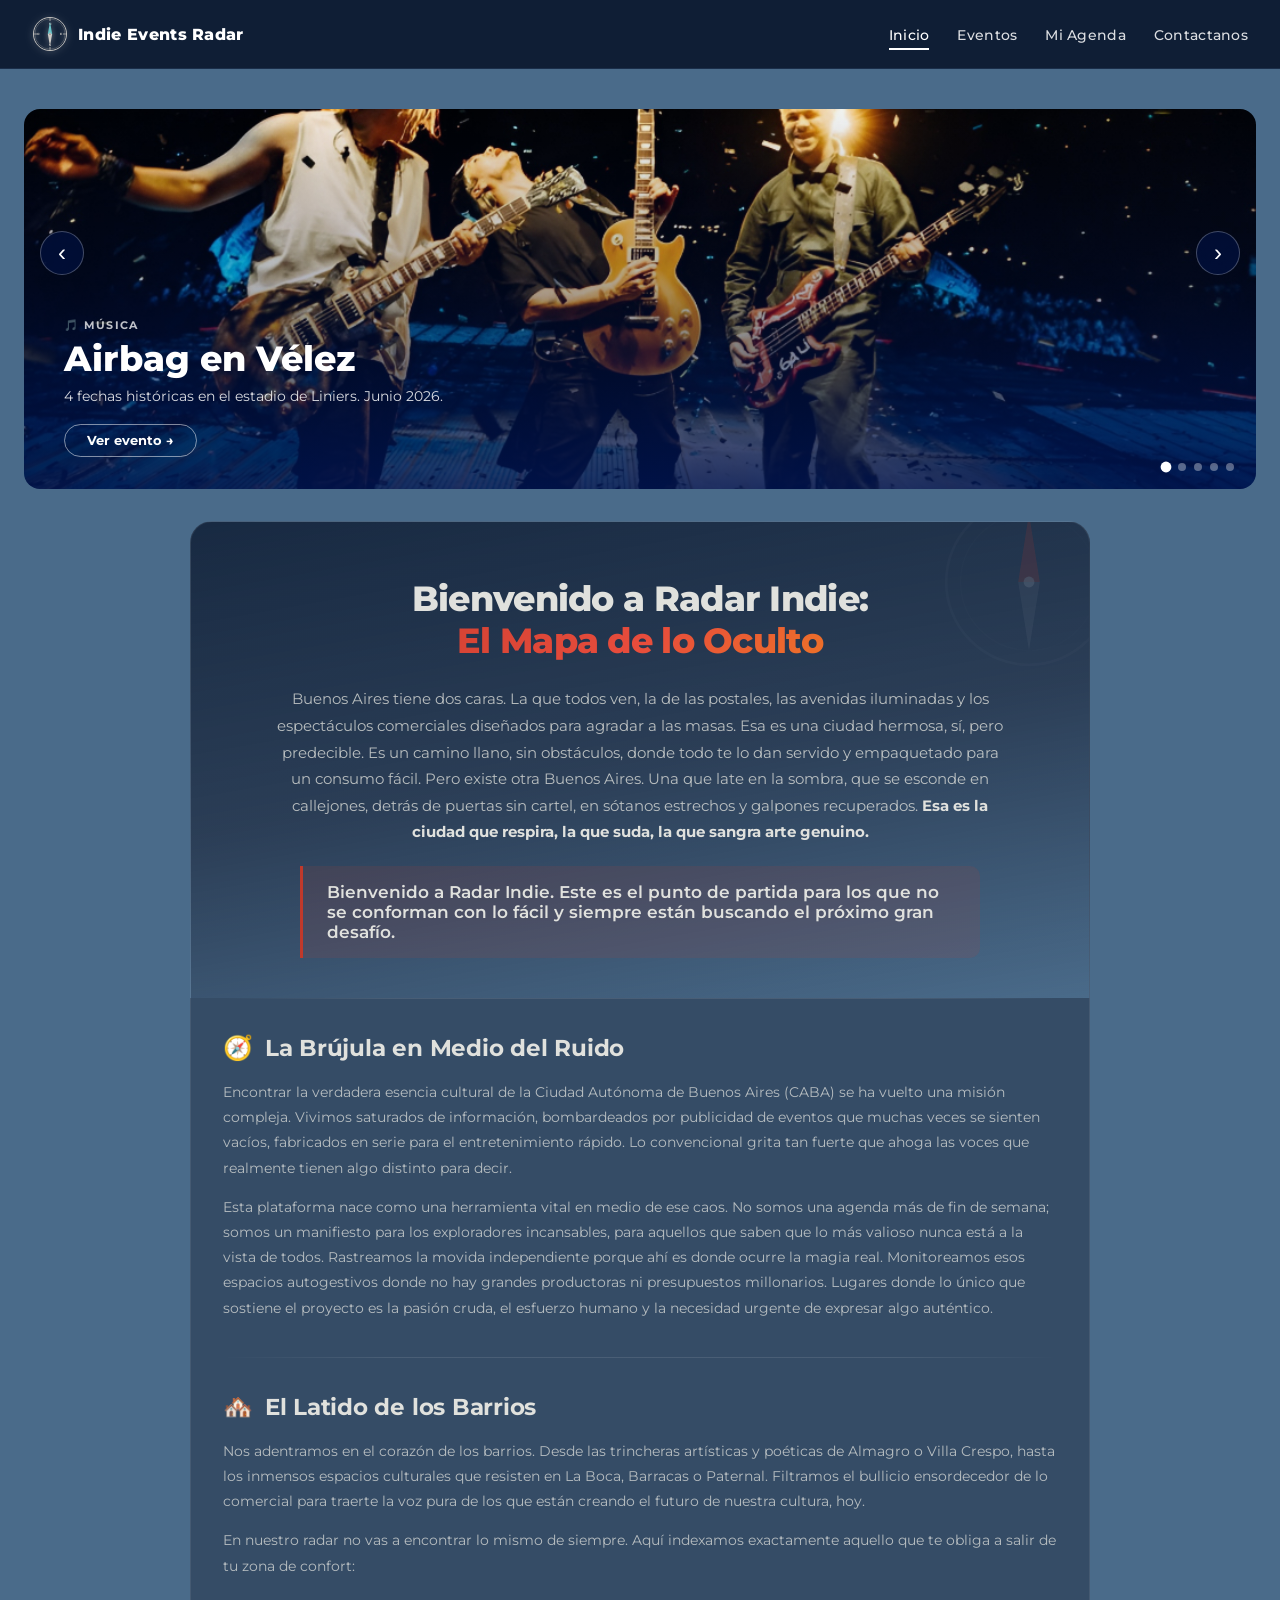
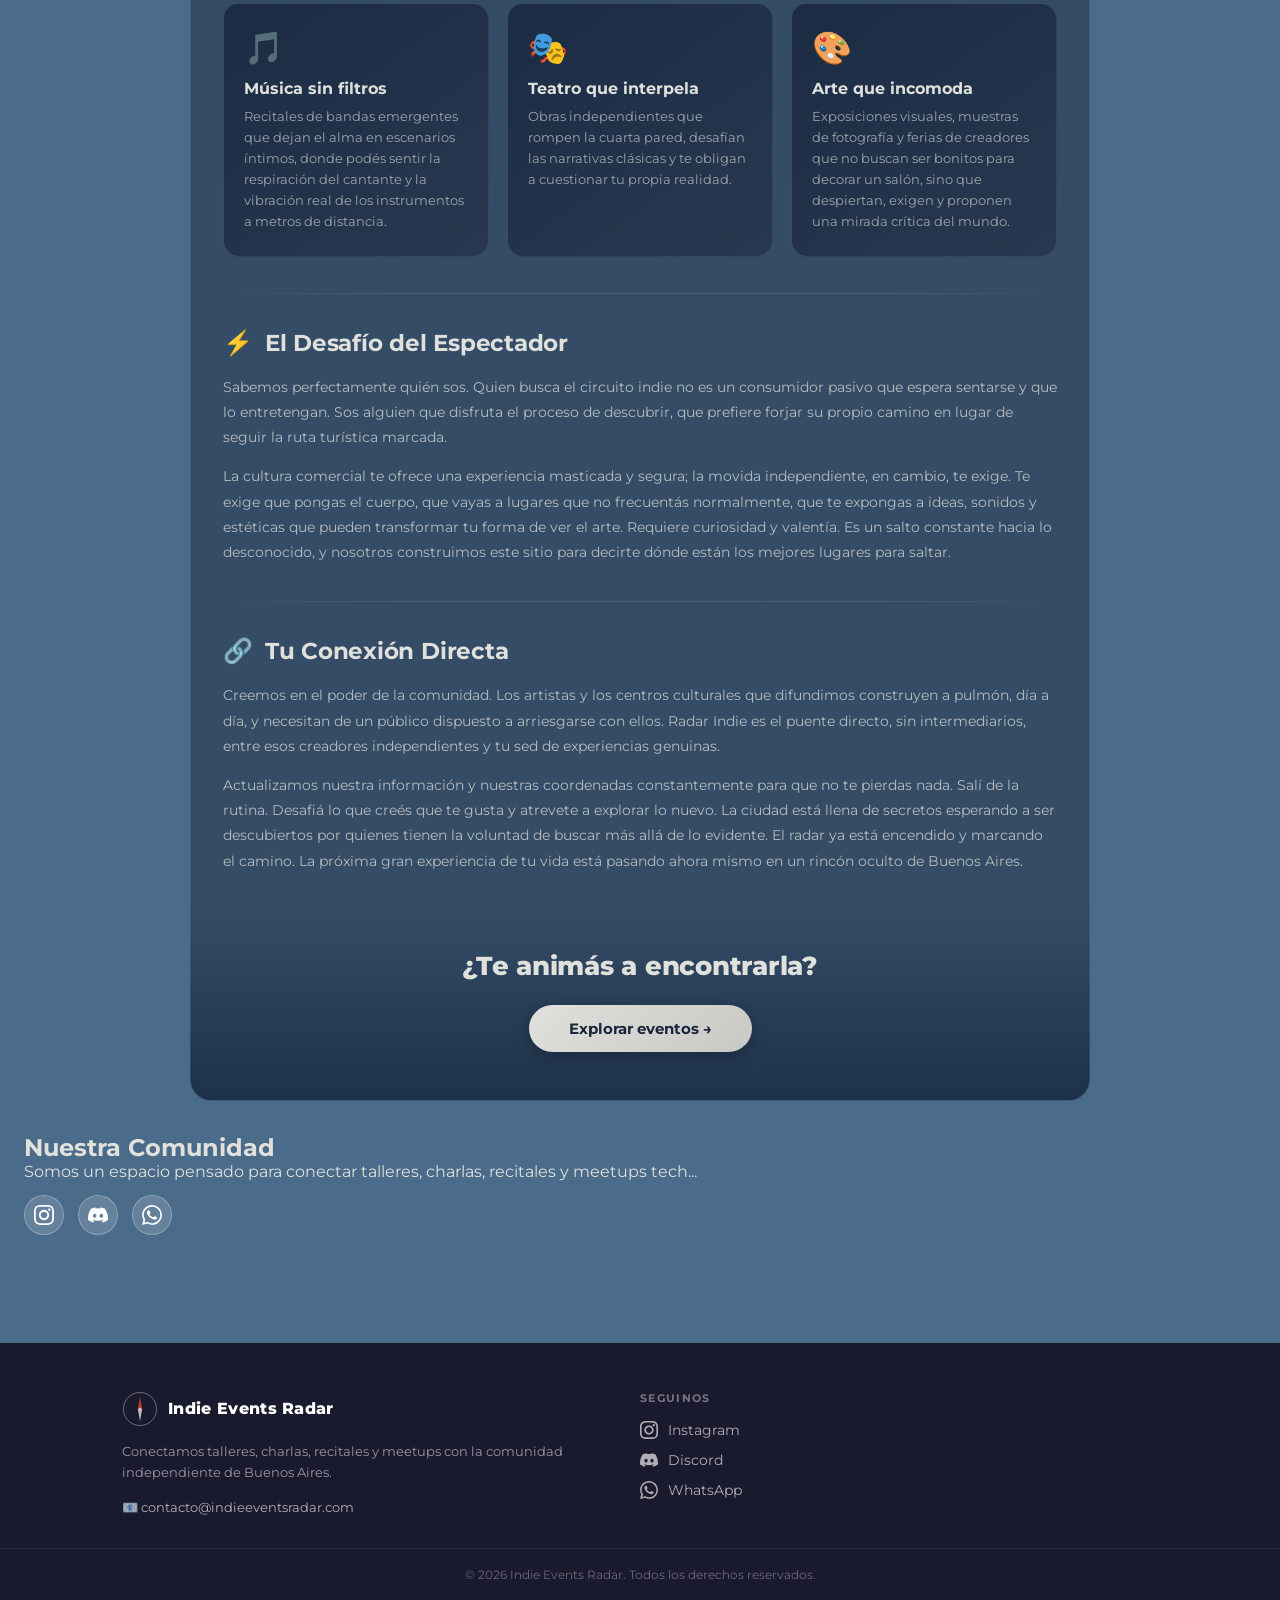
==== commit da79074a: "responsive: complete project refactor and layout optimization" ====
--- a/index.html
+++ b/index.html
@@ -41,7 +41,12 @@
 
             <span class="nav-sitename">Indie Events Radar</span>
 
-            <nav>
+<button class="nav-hamburger" id="nav-hamburger" aria-label="Abrir menú" aria-expanded="false">
+                <span></span>
+                <span></span>
+                <span></span>
+            </button>
+                        <nav>
                 <ul>
                     <li><a href="index.html" class="active">Inicio</a></li>
                     <li><a href="assets/pages/eventos.html">Eventos</a></li>
@@ -61,7 +66,7 @@
                 <a class="carrusel-slide carrusel-slide--1" href="assets/pages/eventos.html"
                     aria-label="Ver todos los eventos">
                     <img src="assets/img/airbag.jpg" alt="Airbag en Vélez" class="carrusel-img">
-                    <div class="carrusel-overla📧></div>
+                    <div class="carrusel-overlay"></div>
                     <div class="carrusel-contenido">
                         <span class="carrusel-tag">🎵 Música</span>
                         <h2>Airbag en Vélez</h2>
@@ -74,7 +79,7 @@
                 <a class="carrusel-slide carrusel-slide--2" href="assets/pages/eventos.html"
                     aria-label="El Cuarteto de Nos">
                     <img src="assets/img/cuartetoDeNos.jpg" alt="El Cuarteto de Nos" class="carrusel-img">
-                    <div class="carrusel-overla📧></div>
+                    <div class="carrusel-overlay"></div>
                     <div class="carrusel-contenido">
                         <span class="carrusel-tag">🎵 Recital</span>
                         <h2>El Cuarteto de Nos</h2>
@@ -87,7 +92,7 @@
                 <a class="carrusel-slide carrusel-slide--3" href="assets/pages/eventos.html"
                     aria-label="Ópera Dementia">
                     <img src="assets/img/dementia.jpg" alt="Dementia - Estreno Mundial" class="carrusel-img">
-                    <div class="carrusel-overla📧></div>
+                    <div class="carrusel-overlay"></div>
                     <div class="carrusel-contenido">
                         <span class="carrusel-tag">🎻 Ópera</span>
                         <h2>Dementia — Estreno Mundial</h2>
@@ -100,7 +105,7 @@
                 <a class="carrusel-slide carrusel-slide--4" href="assets/pages/eventos.html"
                     aria-label="Expo Veterinarias">
                     <img src="assets/img/veterinaria.png" alt="Expo Veterinarias" class="carrusel-img">
-                    <div class="carrusel-overla📧></div>
+                    <div class="carrusel-overlay"></div>
                     <div class="carrusel-contenido">
                         <span class="carrusel-tag">🏢 Expo</span>
                         <h2>Expo Veterinarias</h2>
@@ -113,7 +118,7 @@
                 <a class="carrusel-slide carrusel-slide--5" href="assets/pages/contacto.html"
                     aria-label="Publicá tu evento">
                     <img src="assets/img/fuegosArtificiales.jpeg" alt="Publicá tu evento indie" class="carrusel-img">
-                    <div class="carrusel-overla📧></div>
+                    <div class="carrusel-overlay"></div>
                     <div class="carrusel-contenido">
                         <span class="carrusel-tag">📢 Comunidad</span>
                         <h2>¿Tenés un evento indie?</h2>
@@ -327,7 +332,7 @@
 
     <script src="assets/js/index.js"></script>
     <script src="assets/js/utils.js"></script>
-    <script src="assets/data/data.js"></script>
+    <script src="assets/js/nav.js"></script>
 </body>
 
 </html>
--- a/assets/css/componentes.css
+++ b/assets/css/componentes.css
@@ -998,4 +998,29 @@
     font-size: 0.95rem;
     padding: 14px 18px;
   }
-}+}
+/* ── Estilos para eventos personalizados (publicados desde Contacto) ── */
+.badge-personalizado {
+    background-color: #2c7a4b;
+    color: #fff;
+    font-size: 0.65rem;
+    padding: 2px 7px;
+    border-radius: 4px;
+    font-weight: 600;
+    letter-spacing: 0.03em;
+}
+
+.modal-badge-comunidad {
+    font-size: 0.8rem;
+    color: #2c7a4b;
+    font-weight: 600;
+    margin-bottom: 0.5rem;
+}
+
+.agenda-badge-comunidad {
+    display: inline-block;
+    font-size: 0.7rem;
+    color: #2c7a4b;
+    font-weight: 700;
+    margin-bottom: 4px;
+}
--- a/assets/css/responsive.css
+++ b/assets/css/responsive.css
@@ -1,6 +1,11 @@
-/* RESPONSIVE — Carrusel y media queries */
-
-/* ---------- Carrusel ---------- */
+/* ================================================
+   RESPONSIVE — Indie Events Radar (feature-developer)
+   ================================================ */
+
+/* -----------------------------------------------
+   CARRUSEL BASE — index.html (estilos de escritorio)
+   ----------------------------------------------- */
+
 .hero-carrusel {
     position: relative;
     width: 100%;
@@ -30,28 +35,12 @@
     background-position: center;
 }
 
-/* Colores de fondo fallback mientras carga la imagen */
-.carrusel-slide--1 {
-    background-color: #0D2B6E;
-}
-
-.carrusel-slide--2 {
-    background-color: #0A3A8A;
-}
-
-.carrusel-slide--3 {
-    background-color: #0C4FA3;
-}
-
-.carrusel-slide--4 {
-    background-color: #0B3D7A;
-}
-
-.carrusel-slide--5 {
-    background-color: #082560;
-}
-
-/* Imagen de fondo del slide */
+.carrusel-slide--1 { background-color: #0D2B6E; }
+.carrusel-slide--2 { background-color: #0A3A8A; }
+.carrusel-slide--3 { background-color: #0C4FA3; }
+.carrusel-slide--4 { background-color: #0B3D7A; }
+.carrusel-slide--5 { background-color: #082560; }
+
 .carrusel-img {
     position: absolute;
     inset: 0;
@@ -62,15 +51,14 @@
     z-index: 0;
 }
 
-/* Overlay degradado encima de la imagen */
 .carrusel-slide::after {
     content: '';
     position: absolute;
     inset: 0;
     background: linear-gradient(to top,
-            rgba(0, 20, 80, 0.88) 0%,
-            rgba(0, 20, 80, 0.30) 55%,
-            rgba(0, 20, 80, 0.05) 100%);
+        rgba(0, 20, 80, 0.88) 0%,
+        rgba(0, 20, 80, 0.30) 55%,
+        rgba(0, 20, 80, 0.05) 100%);
     pointer-events: none;
 }
 
@@ -131,7 +119,6 @@
     border-color: #ffffff;
 }
 
-/* Botones prev / next */
 .carrusel-btn {
     position: absolute;
     top: 38%;
@@ -152,19 +139,10 @@
     line-height: 1;
 }
 
-.carrusel-btn:hover {
-    background-color: rgba(0, 20, 80, 0.85);
-}
-
-.carrusel-btn--prev {
-    left: 16px;
-}
-
-.carrusel-btn--next {
-    right: 16px;
-}
-
-/* Dots */
+.carrusel-btn:hover { background-color: rgba(0, 20, 80, 0.85); }
+.carrusel-btn--prev { left: 16px; }
+.carrusel-btn--next { right: 16px; }
+
 .carrusel-dots {
     position: absolute;
     bottom: 18px;
@@ -191,39 +169,760 @@
     transform: scale(1.35);
 }
 
-/* ---------- Media queries ---------- */
+/* -----------------------------------------------
+   HEADER / NAV — todas las páginas
+   ----------------------------------------------- */
+
+@media (max-width: 768px) {
+  body > header {
+    padding: 12px 20px;
+  }
+
+  body > header nav ul {
+    gap: 16px;
+  }
+
+  body > header nav ul li a {
+    font-size: 0.8rem;
+  }
+
+  .nav-compass {
+    width: 28px;
+    height: 28px;
+    margin-right: 6px;
+  }
+
+  .nav-sitename {
+    font-size: 0.88rem;
+  }
+}
+
+@media (max-width: 560px) {
+  body > header {
+    padding: 10px 14px;
+    flex-wrap: wrap;
+  }
+
+  .nav-wrapper {
+    flex-wrap: wrap;
+    gap: 8px;
+  }
+
+  /* Brújula + sitename en primera línea */
+  .nav-sitename {
+    flex: 1;
+    font-size: 0.82rem;
+  }
+
+  /* Nav links en segunda línea */
+  body > header nav {
+    width: 100%;
+    order: 3;
+  }
+
+  body > header nav ul {
+    flex-wrap: wrap;
+    gap: 6px 12px;
+  }
+
+  body > header nav ul li a {
+    font-size: 0.76rem;
+  }
+}
+
+
+/* -----------------------------------------------
+   MAIN — padding general
+   ----------------------------------------------- */
+
+@media (max-width: 768px) {
+  main {
+    padding: 24px 16px 48px;
+    gap: 24px;
+  }
+}
+
+@media (max-width: 420px) {
+  main {
+    padding: 16px 12px 40px;
+    gap: 18px;
+  }
+}
+
+
+/* -----------------------------------------------
+   FOOTER — todas las páginas
+   ----------------------------------------------- */
+
+@media (max-width: 1024px) {
+  .footer-inner {
+    grid-template-columns: 1fr 1fr;
+    gap: 28px;
+    padding: 36px 24px 28px;
+  }
+
+  .footer-col--brand {
+    grid-column: 1 / -1;
+  }
+}
+
 @media (max-width: 700px) {
-    .footer-inner {
-        grid-template-columns: 1fr;
-        gap: 28px;
-        padding: 36px 20px 24px;
+  .footer-inner {
+    grid-template-columns: 1fr;
+    gap: 24px;
+    padding: 32px 20px 20px;
+  }
+
+  .footer-col--brand {
+    grid-column: auto;
+  }
+
+  .nav-sitename {
+    display: none;
+  }
+}
+
+@media (max-width: 420px) {
+  .footer-bottom {
+    padding: 14px 16px;
+  }
+
+  .footer-bottom p {
+    font-size: 0.72rem;
+  }
+}
+
+
+/* -----------------------------------------------
+   CARRUSEL — index.html
+   ----------------------------------------------- */
+
+@media (max-width: 768px) {
+  .hero-carrusel {
+    height: 300px;
+    border-radius: 12px;
+  }
+
+  .carrusel-contenido {
+    padding: 24px 24px;
+  }
+
+  .carrusel-contenido h2 {
+    font-size: 1.7rem;
+  }
+
+  .carrusel-contenido p {
+    font-size: 0.85rem;
+  }
+
+  .carrusel-btn {
+    width: 38px;
+    height: 38px;
+    font-size: 1.3rem;
+    top: 40%;
+  }
+}
+
+@media (max-width: 560px) {
+  .hero-carrusel {
+    height: 240px;
+    border-radius: 10px;
+  }
+
+  .carrusel-contenido {
+    padding: 16px 18px;
+    gap: 6px;
+  }
+
+  .carrusel-contenido h2 {
+    font-size: 1.35rem;
+    line-height: 1.15;
+  }
+
+  .carrusel-contenido p {
+    font-size: 0.78rem;
+    display: none; /* oculta descripción en xs para no amontonar */
+  }
+
+  .carrusel-tag {
+    font-size: 0.65rem;
+  }
+
+  .carrusel-cta {
+    font-size: 0.72rem;
+    padding: 6px 16px;
+    margin-top: 4px;
+  }
+
+  .carrusel-btn {
+    width: 32px;
+    height: 32px;
+    font-size: 1.1rem;
+  }
+
+  .carrusel-dots {
+    bottom: 12px;
+    right: 14px;
+    gap: 6px;
+  }
+
+  .carrusel-dot {
+    width: 6px;
+    height: 6px;
+  }
+}
+
+
+/* -----------------------------------------------
+   BIENVENIDA — index.html
+   ----------------------------------------------- */
+
+@media (max-width: 768px) {
+  .bienvenida-hero {
+    padding: 36px 18px 28px;
+  }
+
+  .bienvenida-titulo {
+    font-size: 1.55rem;
+  }
+
+  .bienvenida-bajada {
+    font-size: 0.88rem;
+  }
+
+  .bienvenida-intro-destacado {
+    font-size: 0.9rem;
+    padding: 12px 16px;
+    display: block;
+    text-align: left;
+  }
+
+  .bienvenida-bloque {
+    padding: 26px 18px;
+  }
+
+  .bienvenida-subtitulo {
+    font-size: 1.2rem;
+  }
+
+  .bienvenida-bloque p {
+    font-size: 0.875rem;
+  }
+
+  .bienvenida-features {
+    grid-template-columns: 1fr;
+    gap: 12px;
+    margin-top: 18px;
+  }
+
+  .bienvenida-feature {
+    padding: 18px 16px;
+  }
+
+  .bienvenida-cta {
+    padding: 28px 18px 36px;
+  }
+
+  .bienvenida-pregunta {
+    font-size: 1.3rem;
+  }
+
+  .bienvenida-compass {
+    width: 110px;
+    height: 110px;
+  }
+}
+
+@media (max-width: 560px) {
+  .bienvenida-titulo {
+    font-size: 1.3rem;
+  }
+
+  .bienvenida-subtitulo {
+    font-size: 1.05rem;
+    gap: 8px;
+  }
+
+  .bienvenida-subtitulo-icono {
+    font-size: 1.2rem;
+  }
+
+  .bienvenida-pregunta {
+    font-size: 1.1rem;
+  }
+
+  .bienvenida-btn {
+    width: 100%;
+    text-align: center;
+    padding: 14px 20px;
+  }
+}
+
+
+/* -----------------------------------------------
+   COMUNIDAD — index.html
+   ----------------------------------------------- */
+
+@media (max-width: 560px) {
+  .presentacion-comunidad {
+    padding: 0;
+  }
+
+  .presentacion-comunidad h2 {
+    font-size: 1.2rem;
+  }
+
+  .comunidad-socials {
+    gap: 10px;
+    flex-wrap: wrap;
+  }
+}
+
+
+/* -----------------------------------------------
+   EVENTOS — filtros (eventos.html)
+   ----------------------------------------------- */
+
+@media (max-width: 900px) {
+  .filtros-seccion {
+    flex-wrap: wrap;
+    gap: 14px;
+    padding: 16px 18px;
+  }
+
+  .filtro-grupo {
+    flex: 1 1 calc(50% - 7px);
+    min-width: 140px;
+  }
+}
+
+@media (max-width: 560px) {
+  .filtros-seccion {
+    flex-direction: column;
+    gap: 12px;
+    padding: 14px;
+  }
+
+  .filtro-grupo {
+    flex: 1 1 100%;
+    min-width: 0;
+  }
+
+  .filtros-seccion label {
+    font-size: 0.68rem;
+  }
+
+  .filtros-seccion input,
+  .filtros-seccion select {
+    font-size: 0.85rem;
+    padding: 9px 12px;
+  }
+}
+
+
+/* -----------------------------------------------
+   EVENTOS — encabezado (eventos.html)
+   ----------------------------------------------- */
+
+@media (max-width: 768px) {
+  .encabezado-eventos {
+    flex-direction: column !important;
+    align-items: flex-start !important;
+    gap: 12px !important;
+  }
+
+  .titulo-evento {
+    font-size: 1.6rem !important;
+  }
+
+  .p-evento {
+    font-size: 0.88rem;
+  }
+
+  .btn-random-anim {
+    width: 100%;
+    text-align: center;
+    font-size: 0.9rem;
+    padding: 10px 14px;
+  }
+}
+
+@media (max-width: 560px) {
+  .titulo-evento {
+    font-size: 1.35rem !important;
+  }
+}
+
+
+/* -----------------------------------------------
+   EVENTOS — grilla de cards (eventos.html)
+   ----------------------------------------------- */
+
+@media (max-width: 900px) {
+  #contenedor-cards-eventos {
+    grid-template-columns: repeat(2, 1fr);
+    justify-content: stretch;
+    gap: 18px;
+  }
+
+  .card-evento {
+    width: 100%;
+    height: auto;
+    min-height: 360px;
+  }
+}
+
+@media (max-width: 560px) {
+  #contenedor-cards-eventos {
+    grid-template-columns: 1fr;
+    gap: 14px;
+  }
+
+  .card-evento {
+    min-height: 0;
+    height: auto;
+    padding: 18px;
+    gap: 12px;
+  }
+
+  .card-titulo {
+    font-size: 1.1rem;
+  }
+
+  .card-descripcion {
+    font-size: 0.82rem;
+    -webkit-line-clamp: 4;
+  }
+
+  .card-spec-row span {
+    font-size: 0.75rem;
+  }
+
+  .card-precio {
+    font-size: 1rem;
+  }
+
+  .card-btn-agregar {
+    font-size: 0.75rem;
+    padding: 7px 16px;
+  }
+
+  .badge {
+    font-size: 0.62rem;
+    padding: 3px 9px;
+  }
+}
+
+
+/* -----------------------------------------------
+   EVENTOS — modal
+   ----------------------------------------------- */
+
+@media (max-width: 600px) {
+  .modal-overlay {
+    padding: 0;
+    align-items: flex-end;
+  }
+
+  .modal-contenido {
+    max-width: 100%;
+    border-radius: 18px 18px 0 0;
+    padding: 20px 18px 28px;
+    gap: 16px;
+  }
+
+  .modal-grid {
+    grid-template-columns: 1fr;
+    gap: 12px 0;
+  }
+
+  .modal-header h2 {
+    font-size: 1.05rem;
+  }
+
+  .modal-botones {
+    flex-direction: column;
+    gap: 10px;
+  }
+
+  .modal-btn-registrar,
+  .modal-btn-cerrar-pie {
+    width: 100%;
+    text-align: center;
+    padding: 12px;
+  }
+
+  .modal-descripcion {
+    font-size: 0.82rem;
+  }
+}
+
+
+/* -----------------------------------------------
+   AGENDA — cards (agenda.html)
+   ----------------------------------------------- */
+
+@media (max-width: 768px) {
+  .agenda-seccion {
+    width: 100%;
+  }
+
+  .agenda-page-title {
+    font-size: 1.6rem !important;
+  }
+
+  .eventos-container {
+    max-width: 100%;
+    gap: 12px;
+  }
+
+  .filter-buttons {
+    gap: 10px;
+    margin: 20px 0 14px;
+  }
+
+  .btn-filter {
+    font-size: 12px;
+    padding: 8px 20px;
+  }
+}
+
+@media (max-width: 560px) {
+  .agenda-page-title {
+    font-size: 1.35rem !important;
+  }
+
+  .agenda-card {
+    padding: 4px;
+    flex-wrap: nowrap;
+  }
+
+  .agenda-date-badge {
+    width: 60px;
+    height: 60px;
+    min-width: 60px;
+    border-radius: 10px;
+  }
+
+  .badge-day {
+    font-size: 20px;
+  }
+
+  .badge-month {
+    font-size: 10px;
+  }
+
+  .agenda-details {
+    padding: 8px 12px;
+    gap: 4px;
+  }
+
+  .agenda-card .agenda-title {
+    font-size: 14px;
+  }
+
+  .agenda-meta {
+    gap: 10px;
+    font-size: 11px;
+  }
+
+  .btn-quitar-agenda {
+    padding: 8px 12px;
+    font-size: 14px;
+  }
+
+  .filter-buttons {
+    gap: 8px;
+  }
+
+  .btn-filter {
+    font-size: 11px;
+    padding: 7px 14px;
+  }
+}
+
+
+/* -----------------------------------------------
+   CONTACTO — formulario (contacto.html)
+   ----------------------------------------------- */
+
+@media (max-width: 768px) {
+  .contacto-seccion {
+    max-width: 100%;
+    gap: 24px;
+  }
+
+  .contacto-intro h1 {
+    font-size: 1.6rem;
+  }
+
+  .contacto-intro p {
+    font-size: 0.88rem;
+  }
+
+  .contacto-form-wrapper {
+    padding: 24px 18px;
+  }
+
+  .form-fila {
+    grid-template-columns: 1fr;
+    gap: 0;
+  }
+}
+
+@media (max-width: 560px) {
+  .contacto-intro h1 {
+    font-size: 1.35rem;
+  }
+
+  .contacto-form-wrapper {
+    padding: 18px 14px;
+    border-radius: 16px;
+  }
+
+  .form-grupo input,
+  .form-grupo select,
+  .form-grupo textarea {
+    font-size: 0.85rem;
+    padding: 9px 12px;
+  }
+
+  .form-grupo label {
+    font-size: 0.68rem;
+  }
+
+  .form-btn-enviar {
+    font-size: 0.85rem;
+    padding: 12px 24px;
+    margin-top: 18px;
+  }
+
+  .form-error {
+    font-size: 0.72rem;
+  }
+
+  .form-contador {
+    font-size: 0.68rem;
+  }
+}
+
+
+/* ===============================================
+   MENÚ HAMBURGUESA
+   =============================================== */
+
+/* Botón hamburguesa — oculto en desktop */
+.nav-hamburger {
+    display: none;
+    flex-direction: column;
+    justify-content: center;
+    align-items: center;
+    gap: 5px;
+    width: 36px;
+    height: 36px;
+    background: none;
+    border: none;
+    cursor: pointer;
+    padding: 4px;
+    border-radius: 6px;
+    transition: background 0.2s;
+    flex-shrink: 0;
+}
+
+.nav-hamburger:hover {
+    background: rgba(255,255,255,0.12);
+}
+
+.nav-hamburger span {
+    display: block;
+    width: 22px;
+    height: 2px;
+    background: #fff;
+    border-radius: 2px;
+    transition: transform 0.3s ease, opacity 0.3s ease, width 0.3s ease;
+    transform-origin: center;
+}
+
+/* Animación al abrir */
+.nav-hamburger.is-open span:nth-child(1) {
+    transform: translateY(7px) rotate(45deg);
+}
+.nav-hamburger.is-open span:nth-child(2) {
+    opacity: 0;
+    width: 0;
+}
+.nav-hamburger.is-open span:nth-child(3) {
+    transform: translateY(-7px) rotate(-45deg);
+}
+
+@media (max-width: 560px) {
+    /* Mostrar botón hamburguesa */
+    .nav-hamburger {
+        display: flex;
     }
 
+    /* Ocultar nav por defecto en mobile */
+    body > header nav {
+        display: none;
+        position: absolute;
+        top: 100%;
+        left: 0;
+        right: 0;
+        background: #1a1a2e;
+        border-top: 1px solid rgba(255,255,255,0.1);
+        padding: 12px 0;
+        z-index: 100;
+        box-shadow: 0 8px 24px rgba(0,0,0,0.4);
+    }
+
+    /* Mostrar cuando está abierto */
+    body > header nav.nav-open {
+        display: block;
+    }
+
+    body > header nav ul {
+        flex-direction: column;
+        gap: 0;
+        padding: 0;
+    }
+
+    body > header nav ul li a {
+        display: block;
+        padding: 12px 24px;
+        font-size: 0.95rem;
+        border-bottom: none;
+        border-left: 3px solid transparent;
+        transition: background 0.2s, border-color 0.2s, color 0.2s;
+    }
+
+    body > header nav ul li a:hover,
+    body > header nav ul li a.active {
+        background: rgba(255,255,255,0.07);
+        border-left-color: #C0392B;
+        border-bottom-color: transparent;
+    }
+
+    /* Header en mobile: brújula + nombre + hamburguesa en una línea */
+    .nav-wrapper {
+        position: relative;
+        flex-wrap: nowrap;
+        gap: 0;
+    }
+
     .nav-sitename {
-        display: none;
+        font-size: 0.85rem;
+        margin-right: 0;
+        flex: 1;
     }
-}
-
-@media (max-width: 600px) {
-    .hero-carrusel {
-        height: 260px;
+
+    .nav-compass {
+        width: 26px;
+        height: 26px;
+        margin-right: 8px;
     }
 
-    .carrusel-contenido {
-        padding: 20px 22px;
+    body > header {
+        position: relative;
+        padding: 10px 16px;
     }
-
-    .carrusel-contenido h2 {
-        font-size: 1.5rem;
-    }
-
-    .carrusel-contenido p {
-        font-size: 0.8rem;
-    }
-
-    .carrusel-btn {
-        width: 36px;
-        height: 36px;
-        font-size: 1.2rem;
-    }
-}+}
